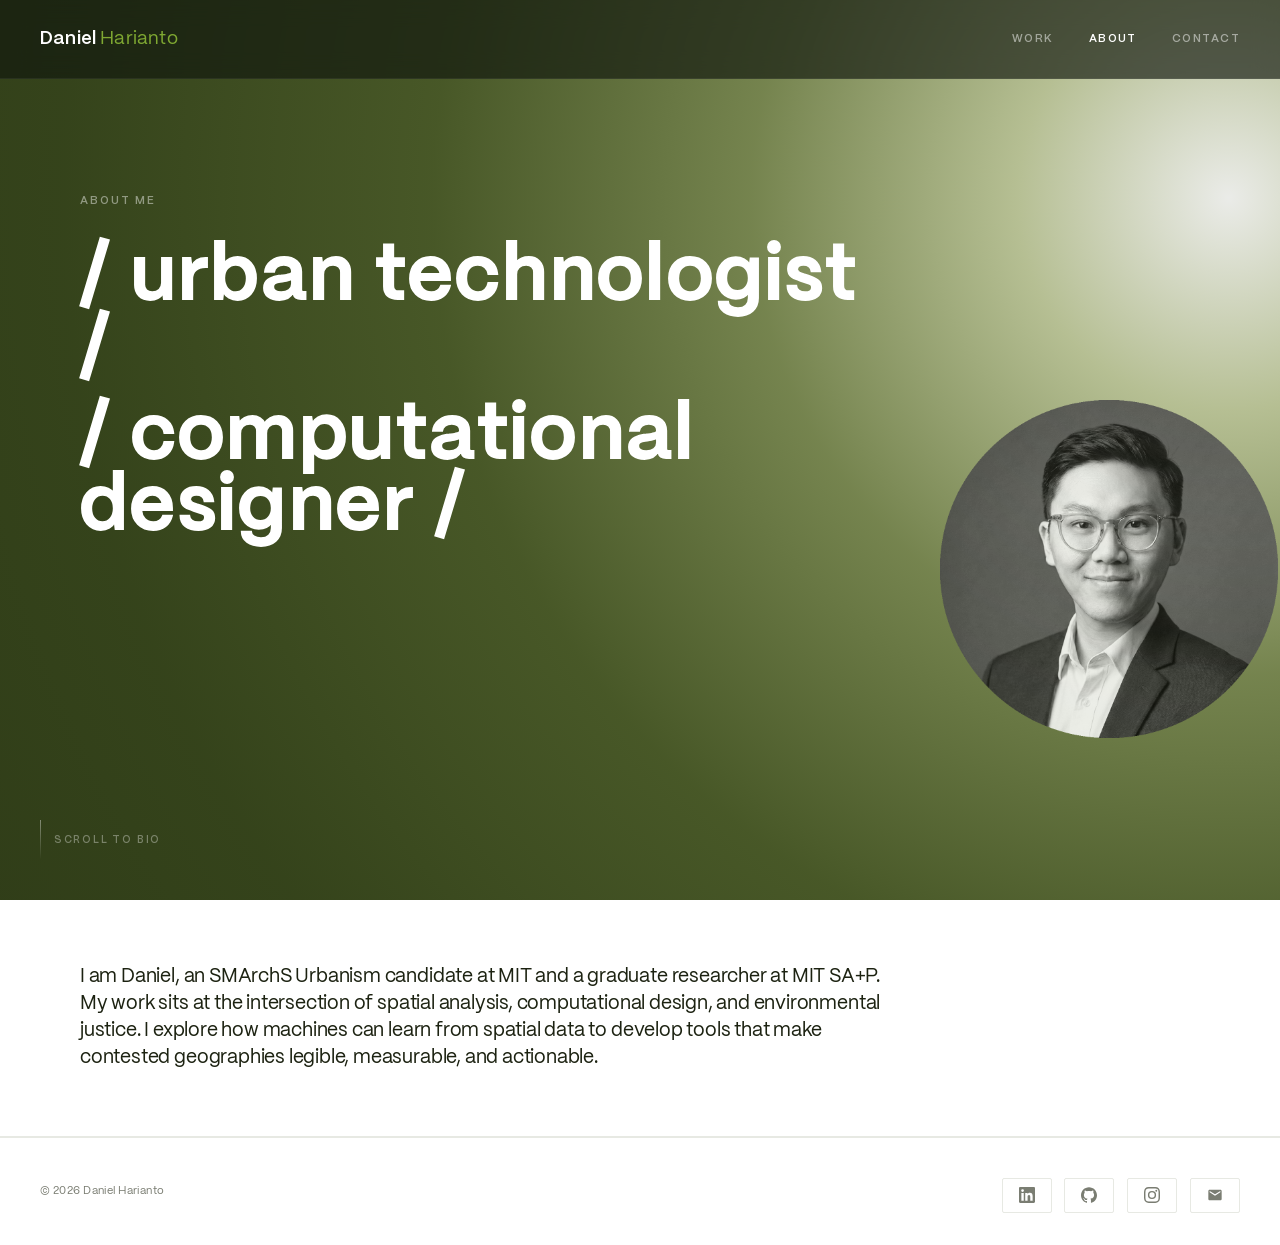
==== about.html @ 3625c50b "update bio" ====
<!DOCTYPE html>
<html lang="en">
<head>
  <meta charset="UTF-8" />
  <meta name="viewport" content="width=device-width, initial-scale=1.0" />
  <link rel="icon" type="image/png" href="Image/logo.png" /> 
  <title>Daniel Harianto</title>

  <link rel="preconnect" href="https://fonts.googleapis.com" />
  <link rel="preconnect" href="https://fonts.gstatic.com" crossorigin />
  <link href="https://fonts.googleapis.com/css2?family=Fraunces:ital,opsz,wght@0,9..144,400;0,9..144,500;0,9..144,700;1,9..144,400;1,9..144,500&family=Epilogue:wght@400;500&display=swap" rel="stylesheet" />

  <link rel="stylesheet" href="style.css" />
</head>
<body>

  <!-- ── HEADER ── -->
  <header>
    <a href="index.html" class="logo">Daniel <span>Harianto</span></a>
    <button id="menu-toggle" aria-label="Menu">☰</button>
    <nav>
      <a href="index.html">Work</a>
      <a href="about.html" class="nav-active">About</a>
      <a href="mailto:djansenh@mit.edu">Contact</a>
    </nav>


  </header>

  <!-- ── ABOUT HERO ── -->
   
  <div class="hero-wrap about-hero-wrap">
    <section class="hero about-hero">
      <div class="hero-headline">
        <p class="hero-intro">About me</p>
        <h1>
          <span>/ urban</em></span>
          <span> technologist /</span>
        </h1>
        <h1>
          <span>/ computational</em></span>
          <span>designer /</span>
        </h1>
      </div>
      <div class="about-hero-photo-wrap">
        <img src="Image/Profile_BW.png" alt="Daniel Harianto" class="about-hero-photo" />
        <!-- placeholder if no photo yet: -->
        <!-- <div class="about-hero-photo-placeholder">DJH</div> -->
      </div>
    </div>
    </section>
    <div class="hero-scroll">Scroll to bio</div>
  </div>


 <!-- ── SHORT DESCRIPTION ── -->
  <div class="about-desc-strip">
    <div class="about-desc-inner">
      <p class="about-desc-text">
        I am Daniel, an SMArchS Urbanism candidate at MIT and a graduate researcher at MIT SA+P.
        My work sits at the intersection of spatial analysis, computational design, 
        and environmental justice. I explore how machines can learn from spatial data 
        to develop tools that make contested geographies legible, measurable, and actionable.
      </p>

    </div>
  </div>


  <!-- ── FOOTER ── -->
  <footer>
    <span>© 2026 Daniel Harianto</span>
    

    <!-- Social links -->
          <span>
        <div class="about-socials">
          <a href="https://linkedin.com/in/daniel-j-harianto" class="social-link" target="_blank">
            <svg width="16" height="16" viewBox="0 0 24 24" fill="currentColor">
              <path d="M20.447 20.452h-3.554v-5.569c0-1.328-.027-3.037-1.852-3.037-1.853 0-2.136 1.445-2.136 2.939v5.667H9.351V9h3.414v1.561h.046c.477-.9 1.637-1.85 3.37-1.85 3.601 0 4.267 2.37 4.267 5.455v6.286zM5.337 7.433a2.062 2.062 0 0 1-2.063-2.065 2.064 2.064 0 1 1 2.063 2.065zm1.782 13.019H3.555V9h3.564v11.452zM22.225 0H1.771C.792 0 0 .774 0 1.729v20.542C0 23.227.792 24 1.771 24h20.451C23.2 24 24 23.227 24 22.271V1.729C24 .774 23.2 0 22.222 0h.003z"/>
            </svg>
            
          </a>
          <a href="https://github.com/danieljharianto" class="social-link" target="_blank">
            <svg width="16" height="16" viewBox="0 0 24 24" fill="currentColor">
              <path d="M12 .297c-6.63 0-12 5.373-12 12 0 5.303 3.438 9.8 8.205 11.385.6.113.82-.258.82-.577 0-.285-.01-1.04-.015-2.04-3.338.724-4.042-1.61-4.042-1.61C4.422 18.07 3.633 17.7 3.633 17.7c-1.087-.744.084-.729.084-.729 1.205.084 1.838 1.236 1.838 1.236 1.07 1.835 2.809 1.305 3.495.998.108-.776.417-1.305.76-1.605-2.665-.3-5.466-1.332-5.466-5.93 0-1.31.465-2.38 1.235-3.22-.135-.303-.54-1.523.105-3.176 0 0 1.005-.322 3.3 1.23.96-.267 1.98-.399 3-.405 1.02.006 2.04.138 3 .405 2.28-1.552 3.285-1.23 3.285-1.23.645 1.653.24 2.873.12 3.176.765.84 1.23 1.91 1.23 3.22 0 4.61-2.805 5.625-5.475 5.92.42.36.81 1.096.81 2.22 0 1.606-.015 2.896-.015 3.286 0 .315.21.69.825.57C20.565 22.092 24 17.592 24 12.297c0-6.627-5.373-12-12-12"/>
            </svg>
  
          </a>
          <a href="https://instagram.com/danielharianto_" class="social-link" target="_blank">
            <svg width="16" height="16" viewBox="0 0 24 24" fill="currentColor">
              <path d="M12 2.163c3.204 0 3.584.012 4.85.07 3.252.148 4.771 1.691 4.919 4.919.058 1.265.069 1.645.069 4.849 0 3.205-.012 3.584-.069 4.849-.149 3.225-1.664 4.771-4.919 4.919-1.266.058-1.644.07-4.85.07-3.204 0-3.584-.012-4.849-.07-3.26-.149-4.771-1.699-4.919-4.92-.058-1.265-.07-1.644-.07-4.849 0-3.204.013-3.583.07-4.849.149-3.227 1.664-4.771 4.919-4.919 1.266-.057 1.645-.069 4.849-.069zM12 0C8.741 0 8.333.014 7.053.072 2.695.272.273 2.69.073 7.052.014 8.333 0 8.741 0 12c0 3.259.014 3.668.072 4.948.2 4.358 2.618 6.78 6.98 6.98C8.333 23.986 8.741 24 12 24c3.259 0 3.668-.014 4.948-.072 4.354-.2 6.782-2.618 6.979-6.98.059-1.28.073-1.689.073-4.948 0-3.259-.014-3.667-.072-4.947-.196-4.354-2.617-6.78-6.979-6.98C15.668.014 15.259 0 12 0zm0 5.838a6.162 6.162 0 1 0 0 12.324 6.162 6.162 0 0 0 0-12.324zM12 16a4 4 0 1 1 0-8 4 4 0 0 1 0 8zm6.406-11.845a1.44 1.44 0 1 0 0 2.881 1.44 1.44 0 0 0 0-2.881z"/>
            </svg>
            
          </a>
          <a href="mailto:djansenh@mit.edu" class="social-link">
            <svg width="16" height="16" viewBox="0 0 24 24" fill="currentColor">
              <path d="M20 4H4c-1.1 0-2 .9-2 2v12c0 1.1.9 2 2 2h16c1.1 0 2-.9 2-2V6c0-1.1-.9-2-2-2zm0 4-8 5-8-5V6l8 5 8-5v2z"/>
            </svg>
            
          </a>
        </div>
      </span>
  </footer>

  <!-- mobile nav toggle script -->
  <script>
    const menuToggle = document.getElementById('menu-toggle');
    const navElem = document.querySelector('nav');
    if (menuToggle && navElem) {
      menuToggle.addEventListener('click', () => {
        navElem.classList.toggle('open');
      });
    }
  </script>
</body>
</html>
---- style.css ----
/* ── PP Font-face blocks ─────────────────────────────────────────────
  Uncomment once PP Pangaia / PP Mori WOFF2 files are hosted locally. */

  /* @font-face {
    font-family: 'PP Pangaia';
    src: url('/fonts/PPPangaia-Bold.woff2') format('woff2');
    font-weight: 700; font-style: normal; font-display: swap;
  }
  @font-face {
    font-family: 'PP Pangaia';
    src: url('/fonts/PPPangaia-Regular.woff2') format('woff2');
    font-weight: 400; font-style: normal; font-display: swap;
  } */
  @font-face {
    font-family: 'PP Mori';
    src: url('/fonts/PPMori-Regular.woff2') format('woff2');
    font-weight: 400; font-style: normal; font-display: swap;
  }
  @font-face {
    font-family: 'PP Mori';
    src: url('/fonts/PPMori-SemiBold.woff2') format('woff2');
    font-weight: 500; font-style: normal; font-display: swap;
  }
  /* ──────────────────────────────────────────────────────────────────── */

/* ─────────────────────────────────────────
   RESET & TOKENS
───────────────────────────────────────── */
*, *::before, *::after {
  box-sizing: border-box;
  margin: 0;
  padding: 0;
}

:root {
  --font-display: 'PP Mori', 'Fraunces', Georgia, serif;
  --font-body:    'PP Mori', 'Epilogue', system-ui, sans-serif;

  --green         : #3d4e1f; 
  --green-deep    : #2c3816; 
  --green-accent  : #7fa832; 
  --white         : #ffffff; 
  --bg            : #ffffff; 
  --bg2           : #f5f4f0; 
  --ink           : #1c2211; 
  --muted         : #7a7d72; 
  --light-grey    : #b0b0b0; 
  --border        : rgba(60, 78, 31, 0.12);

  /* --green:        #6b7a3a;
  --green-deep:   #4a5528;
  --green-accent: #c2d66b;

  --white:        #fdfcf8;
  --bg:           #fdfcf8;
  --bg2:          #f3f1e8;

  --ink:          #2a2e1d;
  --muted:        #8c8f7a;
  --light-grey:   #d0d0c8;

  --border:       rgba(107, 122, 58, 0.16); */
}

html { scroll-behavior: smooth; }

body {
  background: var(--bg);
  color: var(--ink);
  font-family: var(--font-body);
  font-size: 13px;
  font-weight: 400;
  line-height: 1.65;
  min-height: 100vh;
}

/* ─────────────────────────────────────────
   HEADER
───────────────────────────────────────── */
header {
  position: fixed;
  top: 0; left: 0; right: 0;
  z-index: 100;
  display: flex;
  justify-content: space-between;
  align-items: center;
  padding: 1.5rem 2.5rem;
  background: rgba(18, 24, 15, 0.658);
  backdrop-filter: blur(12px);
  -webkit-backdrop-filter: blur(12px);
  border-bottom: 1px solid rgba(255, 255, 255, 0.06);
}

/* mobile menu toggle button (hidden by default) */
#menu-toggle {
  display: none;
  background: none;
  border: none;
  color: var(--white);
  font-size: 1.5rem;
  cursor: pointer;
}

.logo {
  font-family: var(--font-display);
  font-size: 1.15rem;
  font-weight: 500;
  color: var(--white);
  letter-spacing: 0.01em;
}

.logo span {
  color: var(--green-accent);
  font-weight: 400;
}

nav {
  display: flex;
  gap: 2.2rem;
  align-items: center;
}

nav a {
  text-decoration: none;
  color: rgba(255, 255, 255, 0.5);
  font-family: var(--font-body);
  font-size: 11px;
  font-weight: 500;
  letter-spacing: 0.13em;
  text-transform: uppercase;
  transition: color 0.2s;
}

nav a:hover { color: var(--white); }

/* ─────────────────────────────────────────
   HERO
   circle + vmin = perfectly round glow at any viewport size
───────────────────────────────────────── */
.hero-wrap {
  background:
    radial-gradient(circle 295vmin at calc(100% - 4vw) 22%,
      rgba(255, 255, 255, 0.90)  0%,
      rgba(240, 248, 200, 0.70)  8%,
      rgba(210, 228, 150, 0.44) 18%,
      rgba(170, 200, 100, 0.22) 30%,
      rgba(130, 165,  70, 0.10) 44%,
      rgba( 80, 110,  40, 0.03) 60%,
      transparent               78%),
    var(--green-deep);
  min-height: 100vh;
  position: relative;
  overflow: hidden;
}

.hero {
  position: relative;
  z-index: 2;
  padding: 12rem 2.5rem 5rem;
  max-width: 1200px;
  margin: 0 auto;
  display: grid;
  grid-template-columns: 1fr 260px;
  gap: 0;
  align-items: start;
}

.hero-headline {
  padding-right: 2rem;
}

.hero-intro {
  font-family: var(--font-body);
  font-size: 11px;
  font-weight: 500;
  letter-spacing: 0.18em;
  text-transform: uppercase;
  color: rgba(255, 255, 255, 0.45);
  margin-bottom: 2rem;
}

.hero h1 {
  font-family: var(--font-display);
  font-size: clamp(2.5rem, 6vw, 9rem);
  font-weight: 700;
  line-height: 0.93;
  letter-spacing: 0.03em;
  color: var(--white);
  padding-bottom: 1rem;
  -webkit-text-stroke: 1.9px var(--white)
}

.hero-right {
  display: flex;
  flex-direction: column;
  justify-content: space-between;
  padding-top: 12.5rem;
  min-height: 60vh;
}

.hero-tags {
  display: flex;
  flex-direction: column;
  align-items: flex-end;
  gap: 0.2rem;
  margin-bottom: auto;
}

.hero-tag {
  font-family: var(--font-body);
  font-size: 13px;
  font-weight: 500;
  color: var(--green-accent);
  letter-spacing: 0.01em;
}

.hero-name {
  font-family: var(--font-body);
  font-size: 14px;
  font-weight: 500;
  color: var(--green-accent);
  text-align: right;
  letter-spacing: 0.02em;
  margin-top: auto;
  padding-bottom: 0.5rem;
}

.hero-scroll {
  position: absolute;
  bottom: 2.5rem;
  left: 2.5rem;
  z-index: 2;
  display: flex;
  align-items: center;
  gap: 0.8rem;
  font-family: var(--font-body);
  font-size: 10px;
  font-weight: 500;
  letter-spacing: 0.18em;
  text-transform: uppercase;
  color: rgba(255, 255, 255, 0.35);
}

.hero-scroll::before {
  content: '';
  display: block;
  width: 1px;
  height: 40px;
  background: linear-gradient(to bottom, rgba(255, 255, 255, 0.4), transparent);
}

/* ─────────────────────────────────────────
   SECTION HEADER
───────────────────────────────────────── */
.section-header {
  display: flex;
  justify-content: space-between;
  align-items: baseline;
  padding: 2rem 2.5rem 1rem;
  max-width: 1200px;
  margin: 0 auto;
  border-bottom: 1px solid var(--border);
}

.section-title {
  font-family: var(--font-display);
  font-size: 1.5rem;
  font-weight: 500;
  letter-spacing: -0.01em;
  color: var(--ink);
}

.section-count {
  font-family: var(--font-body);
  font-size: 10px;
  font-weight: 500;
  letter-spacing: 0.16em;
  text-transform: uppercase;
  color: var(--muted);
}

/* ─────────────────────────────────────────
   PROJECT LIST
───────────────────────────────────────── */
.projects {
  margin: 0;
  padding: 0;
  display: flex;
  flex-direction: column;
}

.project-card {
  display: grid;
  grid-template-columns: 25% 1fr;
  min-height: 32vh;
  cursor: pointer;
  border-bottom: 1px solid var(--border);
  overflow: hidden;
  background: var(--white);
  transition: background 0.28s ease;
}

.project-card:hover {
  background: var(--bg2);
}

.project-card:hover .project-img {
  transform: scale(1.025);
}

.project-card:hover .project-card-title { color: var(--green-accent); }

.project-card-left {
  padding: 3rem 2.5rem;
  display: flex;
  flex-direction: column;
  justify-content: flex-start;
  border-right: 1px solid var(--border);
}

.project-card-title {
  font-family: var(--font-display);
  font-size: 1.3rem;
  font-weight: 700;
  letter-spacing: -0.01em;
  color: var(--ink);
  margin-bottom: 0.75rem;
  transition: color 0.28s;
}

.project-card-title em {
  font-style: italic;
  font-weight: 400;
  color: var(--muted);
}

.project-card-desc {
  font-family: var(--font-body);
  font-size: 12.5px;
  color: var(--muted);
  line-height: 1.75;
}

.project-card-right {
  overflow: hidden;
  position: relative;
}

.project-img {
  width: 100%;
  height: 100%;
  object-fit: cover;
  display: block;
  transition: transform 0.5s ease;
}

.project-img-placeholder {
  width: 100%;
  height: 100%;
  display: flex;
  align-items: center;
  justify-content: center;
  font-family: var(--font-body);
  font-size: 10px;
  font-weight: 500;
  letter-spacing: 0.18em;
  text-transform: uppercase;
  color: rgba(255, 255, 255, 0.45);
}

.tag {
  font-family: var(--font-body);
  font-size: 9px;
  font-weight: 500;
  letter-spacing: 0.14em;
  text-transform: uppercase;
  padding: 0.25rem 0.65rem;
  border: 1px solid var(--border);
  color: var(--muted);
  border-radius: 2px;
}

/* ─────────────────────────────────────────
   CTA BAND
───────────────────────────────────────── */
.cta-band {
  background:
    radial-gradient(circle 125vmin at calc(100% - 4vw) 50%,
      rgba(255, 255, 255, 0.14)  0%,
      rgba(255, 255, 255, 0.08) 25%,
      rgba(255, 255, 255, 0.03) 50%,
      transparent               70%),
    linear-gradient(120deg, var(--green-deep) 0%, var(--green) 100%);
  padding: 5rem 2.5rem;
  display: flex;
  justify-content: space-between;
  align-items: center;
  gap: 2rem;
}

.cta-text {
  font-family: var(--font-display);
  font-size: clamp(2rem, 4vw, 3.5rem);
  font-weight: 500;
  color: var(--white);
  letter-spacing: -0.025em;
  line-height: 1.06;
}

.cta-text em {
  font-style: italic;
  font-weight: 400;
  color: var(--green-accent);
}

.cta-link {
  flex-shrink: 0;
  display: inline-flex;
  align-items: center;
  gap: 0.7rem;
  font-family: var(--font-body);
  font-size: 11px;
  font-weight: 500;
  letter-spacing: 0.16em;
  text-transform: uppercase;
  color: var(--green-);
  background: var(--white);
  padding: 1rem 2.2rem;
  text-decoration: none;
  transition: background 0.2s, color 0.2s;
}

.cta-link:hover {
  background: var(--green-accent);
  color: var(--white);
}

/* ─────────────────────────────────────────
   FOOTER
───────────────────────────────────────── */
footer {
  background: var(--white);
  border-top: 1px solid var(--border);
  padding: 2rem 2.5rem;
  display: flex;
  justify-content: space-between;
  align-items: center;
  font-family: var(--font-body);
  font-weight: 400;
  color: var(--muted);
  font-size: 11px;
  letter-spacing: 0.04em;
}

/* ─────────────────────────────────────────
   MODAL
───────────────────────────────────────── */
.modal-backdrop {
  position: fixed;
  inset: 0;
  background: rgba(12, 17, 6, 0.92);
  z-index: 200;
  display: flex;
  align-items: center;
  justify-content: center;
  padding: 2rem;
  opacity: 0;
  pointer-events: none;
  transition: opacity 0.3s ease;
}

.modal-backdrop.open {
  opacity: 1;
  pointer-events: all;
}

.modal {
  background: var(--white);
  max-width: 800px;
  width: 100%;
  max-height: 90vh;
  overflow-y: auto;
  position: relative;
  transform: translateY(28px);
  transition: transform 0.32s cubic-bezier(0.4, 0, 0.2, 1);
}

.modal-backdrop.open .modal { transform: translateY(0); }

.modal-header-bar {
  background:
    radial-gradient(circle 800px at calc(100% - 40px) 50%,
      rgba(255, 255, 255, 0.1) 0%,
      transparent 65%),
    linear-gradient(120deg, var(#4a5e28 0%,) 0%, var(--green) 100%);
  padding: 1.2rem 2rem;
  display: flex;
  justify-content: space-between;
  align-items: center;
}

.modal-header-label {
  font-family: var(--font-body);
  font-size: 10px;
  font-weight: 500;
  letter-spacing: 0.2em;
  text-transform: uppercase;
  color: rgba(255, 255, 255, 0.5);
}

.modal-close {
  background: none;
  border: none;
  cursor: pointer;
  color: rgba(255, 255, 255, 0.55);
  font-family: var(--font-body);
  font-size: 11px;
  font-weight: 500;
  letter-spacing: 0.1em;
  display: flex;
  align-items: center;
  gap: 0.4rem;
  transition: color 0.2s;
}

.modal-close:hover { color: var(--white); }

.modal-img {
  width: 100%;
  aspect-ratio: 16 / 8;
  object-fit: cover;
  display: block;
}

.modal-img-placeholder {
  width: 100%;
  aspect-ratio: 16 / 8;
  display: flex;
  align-items: center;
  justify-content: center;
  font-family: var(--font-body);
  font-size: 10px;
  font-weight: 500;
  letter-spacing: 0.18em;
  text-transform: uppercase;
  color: rgba(255, 255, 255, 0.45);
}

.modal-body { padding: 2.5rem; }

.modal-meta {
  display: flex;
  gap: 0.5rem;
  flex-wrap: wrap;
  margin-bottom: 1.4rem;
}

.modal-title {
  font-family: var(--font-display);
  font-size: clamp(2rem, 4.5vw, 3.2rem);
  font-weight: 500;
  line-height: 1.04;
  letter-spacing: -0.025em;
  margin-bottom: 1.4rem;
  color: var(--ink);
}

.modal-title em {
  font-style: italic;
  font-weight: 400;
  color: var(--green);
}

.modal-text {
  font-family: var(--font-body);
  font-weight: 400;
  color: var(--muted);
  line-height: 1.9;
  margin-bottom: 2rem;
  font-size: 13px;
}

.modal-details {
  border-top: 1px solid var(--border);
  padding-top: 1.5rem;
  display: grid;
  grid-template-columns: repeat(3, 1fr);
  gap: 1.5rem;
  margin-bottom: 2rem;
}

.detail-label {
  font-family: var(--font-body);
  font-size: 9px;
  font-weight: 500;
  letter-spacing: 0.2em;
  text-transform: uppercase;
  color: var(--muted);
  margin-bottom: 0.3rem;
}

.detail-value {
  font-family: var(--font-display);
  font-size: 1.05rem;
  font-weight: 500;
  color: var(--ink);
}

.modal-link {
  display: inline-flex;
  align-items: center;
  gap: 0.7rem;
  font-family: var(--font-body);
  font-size: 11px;
  font-weight: 500;
  letter-spacing: 0.16em;
  text-transform: uppercase;
  color: var(--white);
  background: var(--green);
  padding: 0.9rem 2rem;
  text-decoration: none;
  transition: background 0.2s;
}

.modal-link:hover { background: var(--ink); }

/* ─────────────────────────────────────────
   ANIMATIONS
───────────────────────────────────────── */
@keyframes fadeUp {
  from { opacity: 0; transform: translateY(20px); }
  to   { opacity: 1; transform: translateY(0); }
}

.hero-headline { animation: fadeUp 1s ease both 0.1s; }
.hero-right    { animation: fadeUp 1s ease both 0.3s; }

.project-card                  { animation: fadeUp 0.6s ease both; }
.project-card:nth-child(1)     { animation-delay: 0.05s; }
.project-card:nth-child(2)     { animation-delay: 0.15s; }
.project-card:nth-child(3)     { animation-delay: 0.25s; }
.project-card:nth-child(4)     { animation-delay: 0.35s; }
.project-card:nth-child(5)     { animation-delay: 0.45s; }
.project-card:nth-child(6)     { animation-delay: 0.55s; }

/* ─────────────────────────────────────────
   SCROLLBAR
───────────────────────────────────────── */
::-webkit-scrollbar             { width: 4px; }
::-webkit-scrollbar-track       { background: var(--bg); }
::-webkit-scrollbar-thumb       { background: var(--green); border-radius: 2px; }

/* ─────────────────────────────────────────
   RESPONSIVE
───────────────────────────────────────── */
@media (max-width: 860px) {
  .hero {
    grid-template-columns: 1fr;
    padding: 10rem 1.5rem 5rem;
  }
  .hero-right {
    flex-direction: row;
    justify-content: space-between;
    align-items: flex-end;
    padding-top: 2rem;
    min-height: unset;
    border-top: 1px solid rgba(255, 255, 255, 0.1);
  }
  .hero-tags { align-items: flex-start; }
}

@media (max-width: 600px) {
  header                          { padding: 1rem 1.2rem; }
  /* hide nav by default and make toggle visible */
  nav                              { display: none; position: absolute; top: 100%; right: 1.2rem; background: var(--white);
                                     flex-direction: column; gap: 1rem; padding: 1rem;
                                     border: 1px solid var(--border); border-radius: 4px; }
  nav.open                         { display: flex; }
  #menu-toggle                     { display: block; }

  .section-header                 { padding-left: 1.2rem; padding-right: 1.2rem; }
  .project-card                   { grid-template-columns: 1fr; min-height: unset; }
  .project-card-left              { border-right: none; border-bottom: 1px solid var(--border); padding: 2rem 1.2rem; }
  .project-card-right             { min-height: 45vw; }
  .modal-body                     { padding: 1.5rem; }
  .modal-details                  { grid-template-columns: 1fr 1fr; }
  .cta-band                       { flex-direction: column; align-items: flex-start; padding: 3rem 1.5rem; }
}



/* ─────────────────────────────────────────
   ABOUT SECTION
───────────────────────────────────────── */
.about-section {
  background: var(--white);
  border-top: 1px solid var(--border);
}

.about-inner {
  max-width: 1200px;
  margin: 0 auto;
  padding: 6rem 2.5rem;
  display: grid;
  grid-template-columns: 320px 1fr;
  gap: 5rem;
  align-items: start;
}

/* ── Profile photo ── */
.about-photo-wrap {
  position: sticky;
  top: 7rem;
}

.about-photo {
  width: 100%;
  aspect-ratio: 3 / 4;
  object-fit: cover;
  object-position: top;
  display: block;
  filter: grayscale(15%);
}

.about-photo-placeholder {
  width: 100%;
  aspect-ratio: 3 / 4;
  background: linear-gradient(145deg, var(--green-deep), var(--green));
  display: flex;
  align-items: center;
  justify-content: center;
  font-family: var(--font-display);
  font-size: 3rem;
  font-weight: 500;
  color: rgba(255,255,255,0.4);
  letter-spacing: 0.1em;
}

/* ── Text column ── */
.section-label {
  font-family: var(--font-body);
  font-size: 10px;
  font-weight: 500;
  letter-spacing: 0.2em;
  text-transform: uppercase;
  color: var(--green-accent);
  margin-bottom: 1.8rem;
  display: flex;
  align-items: center;
  gap: 0.8rem;
}

.section-label::before {
  content: '';
  display: inline-block;
  width: 24px;
  height: 1px;
  background: var(--green-accent);
  flex-shrink: 0;
}

.about-bio {
  font-family: var(--font-body);
  font-weight: 400;
  font-size: 14px;
  color: var(--muted);
  line-height: 1.85;
  margin-bottom: 1.4rem;
}

.about-details {
  display: flex;
  gap: 2.5rem;
  flex-wrap: wrap;
  padding: 1.8rem 0;
  border-top: 1px solid var(--border);
  border-bottom: 1px solid var(--border);
  margin-bottom: 2rem;
}

.about-detail-item {
  display: flex;
  flex-direction: column;
  gap: 0.3rem;
}

/* ── Social links ── */
.about-socials {
  display: flex;
  flex-wrap: wrap;
  gap: 0.8rem;
  margin-top: 0.5rem;
}

.social-link {
  display: inline-flex;
  align-items: center;
  gap: 0.5rem;
  font-family: var(--font-body);
  font-size: 11px;
  font-weight: 500;
  letter-spacing: 0.1em;
  text-transform: uppercase;
  text-decoration: none;
  color: var(--muted);
  border: 1px solid var(--border);
  padding: 0.55rem 1rem;
  border-radius: 2px;
  transition: background 0.2s, color 0.2s, border-color 0.2s;
}

.social-link:hover {
  background: var(--green);
  color: var(--white);
  border-color: var(--green);
}

.social-link svg {
  flex-shrink: 0;
}

/* ── Nav active state ── */
nav a.nav-active { color: var(--white); }

/* ── Responsive ── */
@media (max-width: 860px) {
  .about-inner {
    grid-template-columns: 1fr;
    gap: 3rem;
    padding: 4rem 1.5rem;
  }
  .about-photo-wrap {
    position: static;
    max-width: 280px;
  }
  .about-photo { aspect-ratio: 1 / 1; }
}


/* ─────────────────────────────────────────
   ABOUT HERO PHOTO
───────────────────────────────────────── */
.about-hero-photo-wrap {
  width: 130%;
  padding-top: 12.5rem;
}

.about-hero-photo {
  width: 100%;
  height: 100%;
  object-fit: cover;
  object-position: top;
  display: block;
  filter: grayscale(10%);
  /* subtle green tint to blend with hero */
  mix-blend-mode: luminosity;
  opacity: 0.88;
}

.about-hero-photo-placeholder {
  width: 100%;
  height: 110%;
  background: rgba(255,255,255,0.08);
  border: 1px solid rgba(255,255,255,0.12);
  display: flex;
  align-items: center;
  justify-content: center;
  font-family: var(--font-display);
  font-size: 3rem;
  font-weight: 500;
  color: rgba(255,255,255,0.25);
  letter-spacing: 0.1em;
}

@media (max-width: 860px) {
  .about-hero-photo-wrap { padding-top: 2rem; }
  .about-hero-photo { aspect-ratio: 1 / 1; max-width: 200px; }
}


/* ─────────────────────────────────────────
   ABOUT DESCRIPTION STRIP
───────────────────────────────────────── */
.about-desc-strip {
  background: var(--white);
  border-bottom: 1px solid var(--border);
}

.about-desc-inner {
  max-width: 1200px;
  margin: 0 auto;
  padding: 4rem 2.5rem;
  display: grid;
  grid-template-columns: 1fr 240px;
  gap: 4rem;
  align-items: center;
}

.about-desc-text {
  font-family: var(--font-body);
  font-size: clamp(1rem, 2vw, 1.2rem);
  font-weight: 400;
  line-height: 1.4;
  letter-spacing: -0.01em;
  color: var(--ink);
}


a.logo {
  text-decoration: none;
}
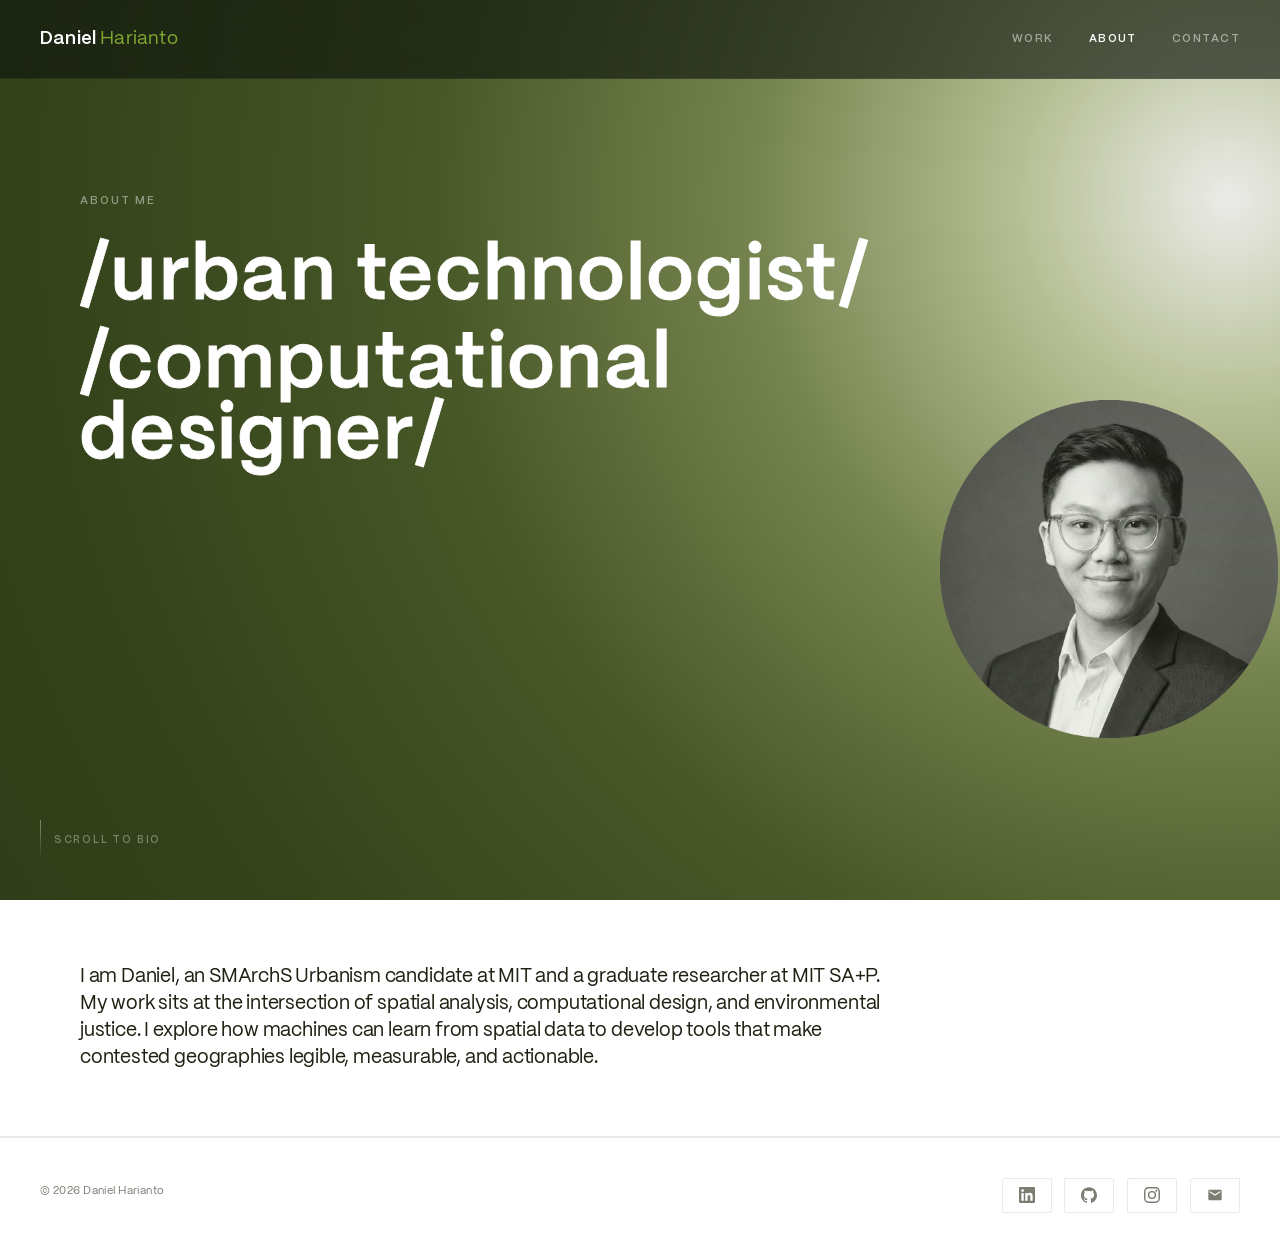
==== commit c4321d64: "update details" ====
--- a/about.html
+++ b/about.html
@@ -34,12 +34,12 @@
       <div class="hero-headline">
         <p class="hero-intro">About me</p>
         <h1>
-          <span>/ urban</em></span>
-          <span> technologist /</span>
+          <span>/urban</em></span>
+          <span> technologist/</span>
         </h1>
         <h1>
-          <span>/ computational</em></span>
-          <span>designer /</span>
+          <span>/computational</em></span>
+          <span>designer/</span>
         </h1>
       </div>
       <div class="about-hero-photo-wrap">
--- a/style.css
+++ b/style.css
@@ -188,7 +188,7 @@
   letter-spacing: 0.03em;
   color: var(--white);
   padding-bottom: 1rem;
-  -webkit-text-stroke: 1.9px var(--white)
+  -webkit-text-stroke: 0.8px var(--white)
 }
 
 .hero-right {
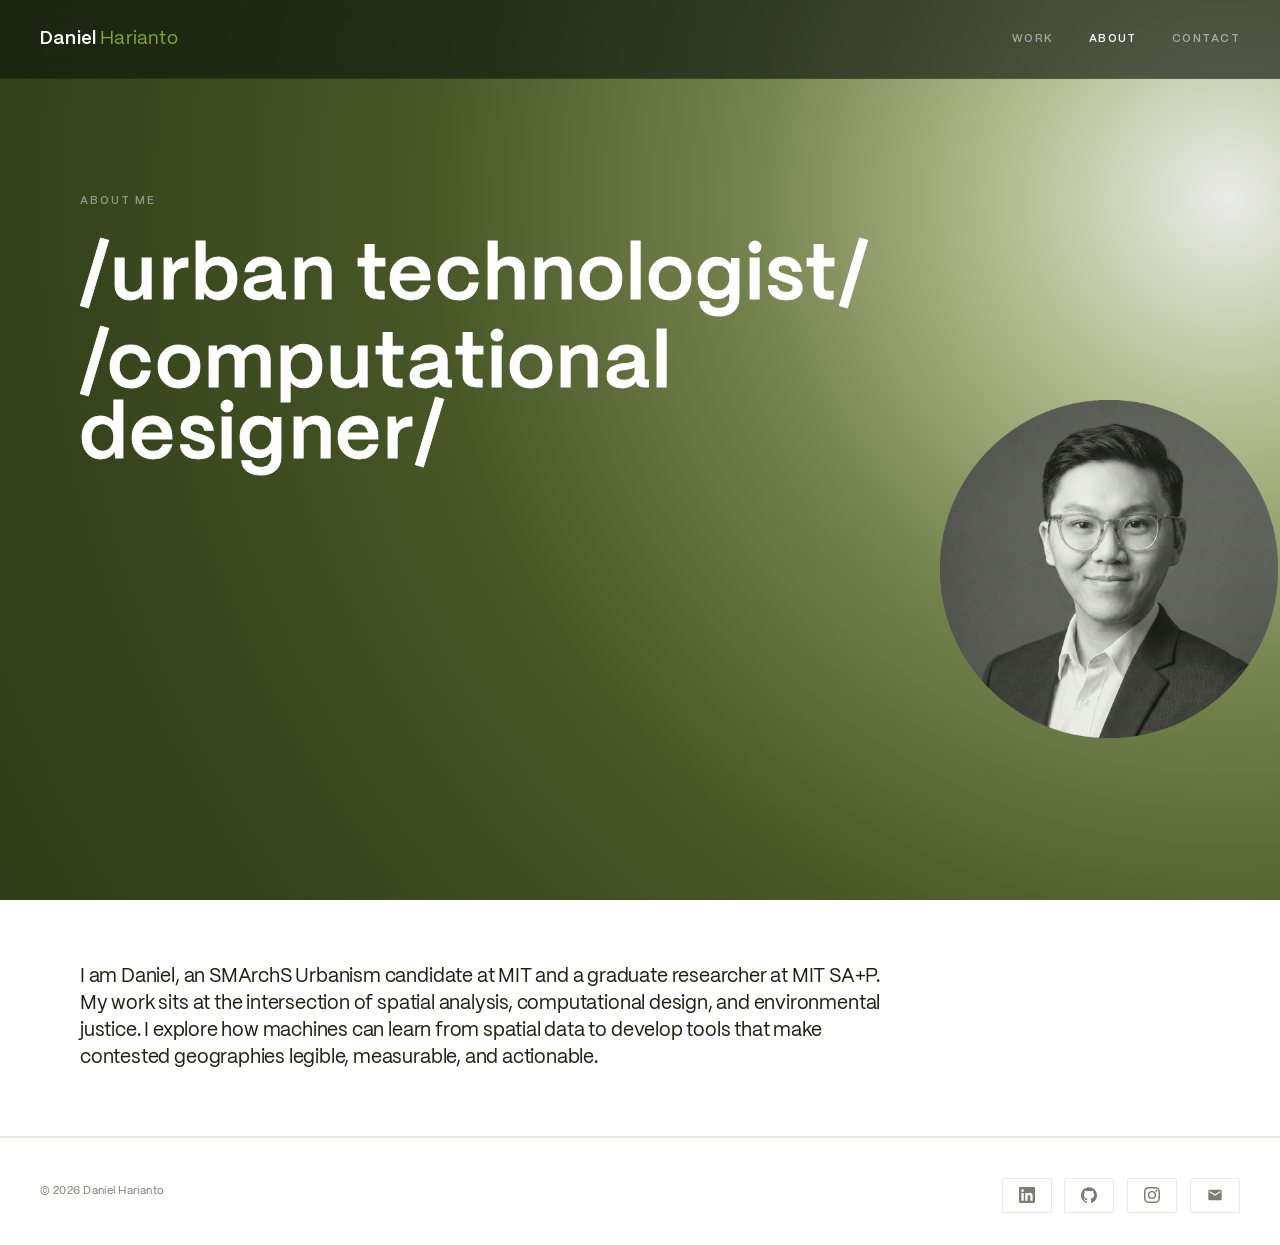
==== commit 8585d32c: "update" ====
--- a/about.html
+++ b/about.html
@@ -3,7 +3,7 @@
 <head>
   <meta charset="UTF-8" />
   <meta name="viewport" content="width=device-width, initial-scale=1.0" />
-  <link rel="icon" type="image/png" href="Image/logo.png" /> 
+  <link rel="icon" type="image/png" href="Image/Logo.png" /> 
   <title>Daniel Harianto</title>
 
   <link rel="preconnect" href="https://fonts.googleapis.com" />
@@ -49,7 +49,7 @@
       </div>
     </div>
     </section>
-    <div class="hero-scroll">Scroll to bio</div>
+
   </div>
 
 
--- a/style.css
+++ b/style.css
@@ -1,17 +1,5 @@
 
-  /* ── PP Font-face blocks ─────────────────────────────────────────────
-  Uncomment once PP Pangaia / PP Mori WOFF2 files are hosted locally. */
-
-  /* @font-face {
-    font-family: 'PP Pangaia';
-    src: url('/fonts/PPPangaia-Bold.woff2') format('woff2');
-    font-weight: 700; font-style: normal; font-display: swap;
-  }
-  @font-face {
-    font-family: 'PP Pangaia';
-    src: url('/fonts/PPPangaia-Regular.woff2') format('woff2');
-    font-weight: 400; font-style: normal; font-display: swap;
-  } */
+  /* ── PP Mori font-face ──────────────────────────────────────────────── */
   @font-face {
     font-family: 'PP Mori';
     src: url('/fonts/PPMori-Regular.woff2') format('woff2');
@@ -677,6 +665,8 @@
                                      flex-direction: column; gap: 1rem; padding: 1rem;
                                      border: 1px solid var(--border); border-radius: 4px; }
   nav.open                         { display: flex; }
+  nav a                            { color: var(--ink); }
+  nav a:hover                      { color: var(--green); }
   #menu-toggle                     { display: block; }
 
   .section-header                 { padding-left: 1.2rem; padding-right: 1.2rem; }
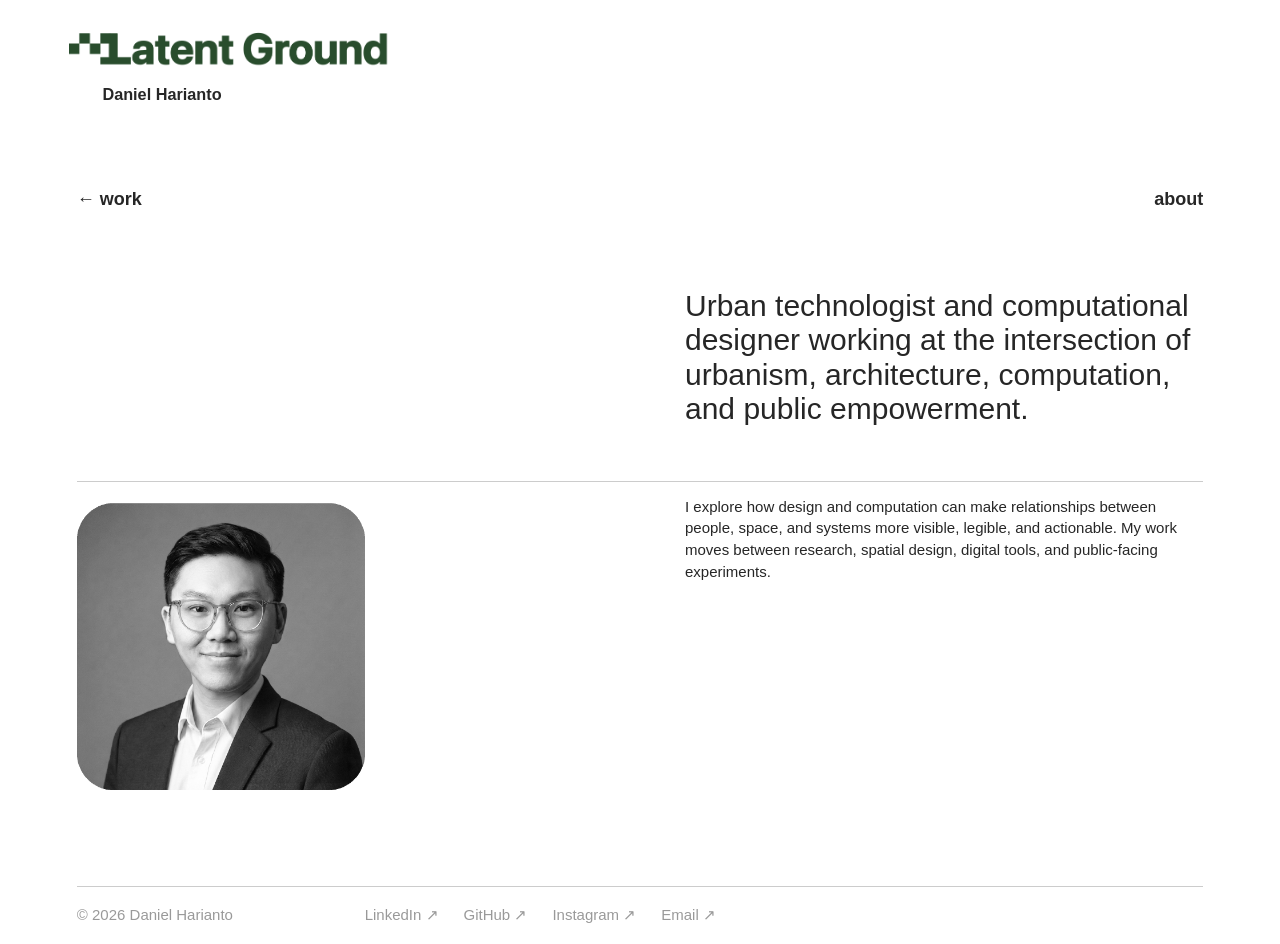
==== commit ca81a2aa: "update new format" ====
--- a/about.html
+++ b/about.html
@@ -3,115 +3,41 @@
 <head>
   <meta charset="UTF-8" />
   <meta name="viewport" content="width=device-width, initial-scale=1.0" />
-  <link rel="icon" type="image/png" href="Image/Logo.png" /> 
-  <title>Daniel Harianto</title>
-
-  <link rel="preconnect" href="https://fonts.googleapis.com" />
-  <link rel="preconnect" href="https://fonts.gstatic.com" crossorigin />
-  <link href="https://fonts.googleapis.com/css2?family=Fraunces:ital,opsz,wght@0,9..144,400;0,9..144,500;0,9..144,700;1,9..144,400;1,9..144,500&family=Epilogue:wght@400;500&display=swap" rel="stylesheet" />
-
-  <link rel="stylesheet" href="style.css" />
+  <meta name="description" content="About Daniel Harianto, an urban technologist and computational designer." />
+  <link rel="icon" type="image/png" href="Image/Logo.png" />
+  <title>About — Daniel Harianto</title>
+  <link rel="stylesheet" href="portfolio.css" />
+  <link rel="stylesheet" href="typography.css" />
 </head>
-<body>
-
-  <!-- ── HEADER ── -->
-  <header>
-    <a href="index.html" class="logo">Daniel <span>Harianto</span></a>
-    <button id="menu-toggle" aria-label="Menu">☰</button>
-    <nav>
-      <a href="index.html">Work</a>
-      <a href="about.html" class="nav-active">About</a>
-      <a href="mailto:djansenh@mit.edu">Contact</a>
-    </nav>
-
-
+<body class="about-page">
+  <a class="skip-link" href="#aboutContent">Skip to about</a>
+  <header class="site-header">
+    <a href="index.html" class="brand" aria-label="Latent Territories home"><img class="brand-image" src="Image/Logo_Main.png" alt="Latent Territories" /></a>
+    <p class="site-name">Daniel Harianto</p>
   </header>
-
-  <!-- ── ABOUT HERO ── -->
-   
-  <div class="hero-wrap about-hero-wrap">
-    <section class="hero about-hero">
-      <div class="hero-headline">
-        <p class="hero-intro">About me</p>
-        <h1>
-          <span>/urban</em></span>
-          <span> technologist/</span>
-        </h1>
-        <h1>
-          <span>/computational</em></span>
-          <span>designer/</span>
-        </h1>
+  <nav class="about-toolbar" aria-label="Page navigation">
+    <a href="index.html#work">← work</a>
+    <span>about</span>
+  </nav>
+  <main id="aboutContent" class="about-content">
+    <section class="about-intro">
+      <h1>Urban technologist and computational designer working at the intersection of urbanism, architecture, computation, and public empowerment.</h1>
+    </section>
+    <section class="about-grid">
+      <div class="about-photo-wrap"><img src="Image/Profile_BW.png" alt="Daniel Harianto" class="about-photo" /></div>
+      <div class="about-copy">
+        <p>I explore how design and computation can make relationships between people, space, and systems more visible, legible, and actionable. My work moves between research, spatial design, digital tools, and public-facing experiments.</p>
       </div>
-      <div class="about-hero-photo-wrap">
-        <img src="Image/Profile_BW.png" alt="Daniel Harianto" class="about-hero-photo" />
-        <!-- placeholder if no photo yet: -->
-        <!-- <div class="about-hero-photo-placeholder">DJH</div> -->
-      </div>
+    </section>
+  </main>
+  <footer class="site-footer">
+    <span>© 2026 Daniel Harianto</span>
+    <div class="footer-links">
+      <a href="https://linkedin.com/in/daniel-j-harianto" target="_blank" rel="noopener noreferrer">LinkedIn ↗</a>
+      <a href="https://github.com/danieljharianto" target="_blank" rel="noopener noreferrer">GitHub ↗</a>
+      <a href="https://instagram.com/danielharianto_" target="_blank" rel="noopener noreferrer">Instagram ↗</a>
+      <a href="mailto:djansenh@mit.edu">Email ↗</a>
     </div>
-    </section>
-
-  </div>
-
-
- <!-- ── SHORT DESCRIPTION ── -->
-  <div class="about-desc-strip">
-    <div class="about-desc-inner">
-      <p class="about-desc-text">
-        I am Daniel, an SMArchS Urbanism candidate at MIT and a graduate researcher at MIT SA+P.
-        My work sits at the intersection of spatial analysis, computational design, 
-        and environmental justice. I explore how machines can learn from spatial data 
-        to develop tools that make contested geographies legible, measurable, and actionable.
-      </p>
-
-    </div>
-  </div>
-
-
-  <!-- ── FOOTER ── -->
-  <footer>
-    <span>© 2026 Daniel Harianto</span>
-    
-
-    <!-- Social links -->
-          <span>
-        <div class="about-socials">
-          <a href="https://linkedin.com/in/daniel-j-harianto" class="social-link" target="_blank">
-            <svg width="16" height="16" viewBox="0 0 24 24" fill="currentColor">
-              <path d="M20.447 20.452h-3.554v-5.569c0-1.328-.027-3.037-1.852-3.037-1.853 0-2.136 1.445-2.136 2.939v5.667H9.351V9h3.414v1.561h.046c.477-.9 1.637-1.85 3.37-1.85 3.601 0 4.267 2.37 4.267 5.455v6.286zM5.337 7.433a2.062 2.062 0 0 1-2.063-2.065 2.064 2.064 0 1 1 2.063 2.065zm1.782 13.019H3.555V9h3.564v11.452zM22.225 0H1.771C.792 0 0 .774 0 1.729v20.542C0 23.227.792 24 1.771 24h20.451C23.2 24 24 23.227 24 22.271V1.729C24 .774 23.2 0 22.222 0h.003z"/>
-            </svg>
-            
-          </a>
-          <a href="https://github.com/danieljharianto" class="social-link" target="_blank">
-            <svg width="16" height="16" viewBox="0 0 24 24" fill="currentColor">
-              <path d="M12 .297c-6.63 0-12 5.373-12 12 0 5.303 3.438 9.8 8.205 11.385.6.113.82-.258.82-.577 0-.285-.01-1.04-.015-2.04-3.338.724-4.042-1.61-4.042-1.61C4.422 18.07 3.633 17.7 3.633 17.7c-1.087-.744.084-.729.084-.729 1.205.084 1.838 1.236 1.838 1.236 1.07 1.835 2.809 1.305 3.495.998.108-.776.417-1.305.76-1.605-2.665-.3-5.466-1.332-5.466-5.93 0-1.31.465-2.38 1.235-3.22-.135-.303-.54-1.523.105-3.176 0 0 1.005-.322 3.3 1.23.96-.267 1.98-.399 3-.405 1.02.006 2.04.138 3 .405 2.28-1.552 3.285-1.23 3.285-1.23.645 1.653.24 2.873.12 3.176.765.84 1.23 1.91 1.23 3.22 0 4.61-2.805 5.625-5.475 5.92.42.36.81 1.096.81 2.22 0 1.606-.015 2.896-.015 3.286 0 .315.21.69.825.57C20.565 22.092 24 17.592 24 12.297c0-6.627-5.373-12-12-12"/>
-            </svg>
-  
-          </a>
-          <a href="https://instagram.com/danielharianto_" class="social-link" target="_blank">
-            <svg width="16" height="16" viewBox="0 0 24 24" fill="currentColor">
-              <path d="M12 2.163c3.204 0 3.584.012 4.85.07 3.252.148 4.771 1.691 4.919 4.919.058 1.265.069 1.645.069 4.849 0 3.205-.012 3.584-.069 4.849-.149 3.225-1.664 4.771-4.919 4.919-1.266.058-1.644.07-4.85.07-3.204 0-3.584-.012-4.849-.07-3.26-.149-4.771-1.699-4.919-4.92-.058-1.265-.07-1.644-.07-4.849 0-3.204.013-3.583.07-4.849.149-3.227 1.664-4.771 4.919-4.919 1.266-.057 1.645-.069 4.849-.069zM12 0C8.741 0 8.333.014 7.053.072 2.695.272.273 2.69.073 7.052.014 8.333 0 8.741 0 12c0 3.259.014 3.668.072 4.948.2 4.358 2.618 6.78 6.98 6.98C8.333 23.986 8.741 24 12 24c3.259 0 3.668-.014 4.948-.072 4.354-.2 6.782-2.618 6.979-6.98.059-1.28.073-1.689.073-4.948 0-3.259-.014-3.667-.072-4.947-.196-4.354-2.617-6.78-6.979-6.98C15.668.014 15.259 0 12 0zm0 5.838a6.162 6.162 0 1 0 0 12.324 6.162 6.162 0 0 0 0-12.324zM12 16a4 4 0 1 1 0-8 4 4 0 0 1 0 8zm6.406-11.845a1.44 1.44 0 1 0 0 2.881 1.44 1.44 0 0 0 0-2.881z"/>
-            </svg>
-            
-          </a>
-          <a href="mailto:djansenh@mit.edu" class="social-link">
-            <svg width="16" height="16" viewBox="0 0 24 24" fill="currentColor">
-              <path d="M20 4H4c-1.1 0-2 .9-2 2v12c0 1.1.9 2 2 2h16c1.1 0 2-.9 2-2V6c0-1.1-.9-2-2-2zm0 4-8 5-8-5V6l8 5 8-5v2z"/>
-            </svg>
-            
-          </a>
-        </div>
-      </span>
   </footer>
-
-  <!-- mobile nav toggle script -->
-  <script>
-    const menuToggle = document.getElementById('menu-toggle');
-    const navElem = document.querySelector('nav');
-    if (menuToggle && navElem) {
-      menuToggle.addEventListener('click', () => {
-        navElem.classList.toggle('open');
-      });
-    }
-  </script>
 </body>
-</html>+</html>
--- a/portfolio.css
+++ b/portfolio.css
@@ -0,0 +1,142 @@
+﻿:root {
+  /* Reference: future-assemblies.com. Cargo rem normalized to a 12.5px base. */
+  --body-size: .9375rem;
+  --heading-size: 2rem;
+  --small-heading-size: 1.015625rem;
+  --gutter: 1.5625rem;
+  --project-columns: minmax(0, 1fr) minmax(0, 24%) minmax(0, 1.8fr);
+  --page-margin: 1.171875rem;
+  --page-margin-x: clamp(20px, 6vw, 112px);
+  --leading: 1.25;
+  --ink: rgba(0, 0, 0, .85);
+  --muted: rgba(0, 0, 0, .4);
+  --line: rgba(0, 0, 0, .2);
+  --mono: var(--font-body);
+  font-family: var(--font-body);
+  font-synthesis: none;
+  color: var(--ink);
+  background: #fff;
+}
+* { box-sizing: border-box; }
+/* Full-bleed elements (100vw breakout) overshoot by the scrollbar's width; clip that sliver instead of showing a horizontal scrollbar. */
+html { overflow-x: hidden; }
+body { margin: 0; padding: 0 var(--page-margin-x); font-size: var(--body-size); line-height: var(--leading); }
+a { color: inherit; text-decoration: none; }
+button { font: inherit; color: inherit; }
+a:focus-visible, button:focus-visible { outline: 2px solid currentColor; outline-offset: 5px; }
+.skip-link { position: absolute; left: var(--page-margin-x); top: -100px; padding: 12px; background: #222; color: #fff; z-index: 10; }
+/* Every page shares the project tab's content width and centering. */
+.site-header, main, .site-footer, .about-toolbar { max-width: 1200px; margin-inline: auto; }
+.skip-link:focus { top: 12px; }
+.site-header { display: grid; grid-template-columns: repeat(4, minmax(0, 1fr)); column-gap: var(--gutter); row-gap: 0; align-items: start; padding: var(--page-margin) 0; }
+.brand { grid-column: span 2; display: inline-flex; align-items: center; gap: 12px; width: fit-content; font-size: var(--heading-size); font-weight: 600; line-height: 1; letter-spacing: 0; }
+.brand-mark { display: flex; gap: 4px; flex-shrink: 0; }
+.brand-mark i { display: block; width: 14px; height: 14px; background: currentColor; }
+.footer-links a:hover { text-decoration: underline; text-underline-offset: 3px; }
+.intro { display: grid; grid-template-columns: var(--project-columns); gap: var(--gutter); align-items: start; padding: 0 10px 28px; }
+.intro h1 { grid-column: 3; text-align: left; min-width: 0; }
+h1 { max-width: 529px; font-size: var(--heading-size); font-weight: 400; line-height: 1; letter-spacing: 0; margin: 0; }
+.work { scroll-margin-top: var(--page-margin); }
+.work-toolbar { display: flex; justify-content: space-between; gap: 20px; align-items: baseline; padding-bottom: 22px; }
+.filters { min-width: 0; display: flex; flex-wrap: wrap; align-items: baseline; gap: 12px 32px; font-family: var(--font-body); }
+
+.filters button, .about-tab { background: none; border: 0; border-bottom: 2px solid transparent; padding: 4px 0; cursor: pointer; font-style: normal !important; font-synthesis: none; font-variation-settings: 'slnt' 0, 'ital' 0; font-size: 18px; font-weight: 700; line-height: 1.1; letter-spacing: 0; color: #716c69; }
+.filters button:hover, .about-tab:hover { color: var(--ink); }
+.filters button[aria-pressed=true] { color: var(--ink); border-bottom-color: currentColor; }
+.about-tab { flex-shrink: 0; margin-left: auto; font-family: var(--font-body); }
+.sr-only { position: absolute; width: 1px; height: 1px; padding: 0; margin: -1px; overflow: hidden; clip-path: inset(50%); white-space: nowrap; border: 0; }
+.project-list { display: grid; grid-template-columns: repeat(3, minmax(0, 1fr)); gap: 40px var(--gutter); }
+.project-card { display: flex; flex-direction: column; gap: 12px; padding-top: 14px; border-top: 1px solid var(--line); font-size: var(--body-size); line-height: var(--leading); }
+.project-card > * { min-width: 0; }
+.project-card[hidden] { display: none; }
+.project-heading { order: 2; display: flex; align-items: baseline; justify-content: space-between; gap: 12px; }
+.project-title { font-size: inherit; line-height: inherit; margin: 0; font-weight: 600; }
+.project-year { font-family: var(--mono); font-size: inherit; line-height: inherit; color: inherit; margin: 0; flex-shrink: 0; }
+.project-summary { order: 3; display: flex; flex-direction: column; gap: 4px; }
+.project-location { flex-shrink: 0; margin: 0; font-size: 13px; color: var(--muted); }
+.project-description { margin: 0; font-size: 13px; line-height: 1.3; overflow: hidden; display: -webkit-box; -webkit-line-clamp: 2; -webkit-box-orient: vertical; }
+.project-image-wrap { order: 1; overflow: hidden; background: #f4f4f4; aspect-ratio: 4 / 3; position: relative; }
+.project-img { display: block; width: 100%; height: 100%; object-fit: cover; }
+.project-card:hover .project-title { text-decoration: underline; text-underline-offset: 3px; }
+.project-placeholder { height: 100%; display: grid; place-items: center; padding: 20px; color: var(--muted); }
+.site-footer { display: grid; grid-template-columns: repeat(4, minmax(0, 1fr)); gap: var(--gutter); border-top: 1px solid var(--line); padding: var(--page-margin) 0; margin-top: 25px; font-size: var(--body-size); color: var(--muted); }
+.footer-links { grid-column: 2 / -1; display: flex; flex-wrap: wrap; gap: 10px 25px; }
+
+@media (max-width: 1000px) {
+  .intro { grid-template-columns: minmax(0, 1fr) minmax(0, 1.4fr); }
+  .intro h1 { grid-column: 2; }
+  .project-list { grid-template-columns: repeat(2, minmax(0, 1fr)); gap: 32px var(--gutter); }
+  .work-toolbar { gap: 20px; }
+  .filters { gap: 12px 24px; }
+}
+@media (max-width: 600px) {
+  :root { --page-margin: 1rem; --gutter: 1rem; --heading-size: 1.875rem; }
+  .site-header { grid-template-columns: 1fr; row-gap: 18.75px; }
+  .brand { grid-column: 1; font-size: 26px; }
+  .intro { grid-template-columns: 1fr; padding: 20px 0 30px; }
+  .intro h1 { grid-column: 1; }
+  h1 { line-height: 1.1; }
+  .work-toolbar { gap: 12px; }
+  .filters { gap: 10px 20px; }
+  .filters button, .about-tab { font-size: 16px; }
+
+  .project-list { grid-template-columns: 1fr; gap: 28px; }
+  .project-card { padding-top: 6px; gap: 10px; }
+  .site-footer { grid-template-columns: 1fr; }
+  .footer-links { grid-column: 1; gap: 12px 20px; }
+}
+
+/* About page uses the same quiet editorial grid as the homepage. */
+.about-toolbar { display: flex; justify-content: space-between; margin-top: 64px; margin-bottom: 22px; font-size: 18px; font-weight: 700; }
+.about-toolbar a:hover { text-decoration: underline; text-underline-offset: 3px; }
+.about-content { padding-bottom: 64px; }
+.about-intro { display: grid; grid-template-columns: var(--project-columns); gap: var(--gutter); padding: 56px 0 54px; }
+.about-intro h1 { grid-column: 3; max-width: 560px; margin: 0; font-size: 30px; line-height: 1.15; font-weight: 400; }
+.about-grid { display: grid; grid-template-columns: var(--project-columns); gap: var(--gutter); border-top: 1px solid var(--line); padding-top: 14px; }
+.about-photo-wrap { grid-column: 1; }
+.about-photo { display: block; width: 100%; max-height: 340px; object-fit: cover; object-position: top; filter: grayscale(100%); }
+.about-copy { grid-column: 3; max-width: 560px; font-size: 15px; line-height: 1.45; }
+.about-copy p { margin: 0 0 20px; }
+@media (max-width: 600px) {
+  .about-toolbar { margin-top: 36px; font-size: 16px; }
+  .about-intro { grid-template-columns: 1fr; padding: 30px 0 34px; }
+  .about-intro h1 { grid-column: 1; font-size: 26px; max-width: none; }
+  .about-grid { grid-template-columns: 1fr; gap: 24px; }
+  .about-photo-wrap, .about-copy { grid-column: 1; }
+  .about-photo { max-height: 280px; }
+}
+
+
+
+
+
+
+
+
+
+
+
+.brand-image { display: block; width: 320px; max-width: 100%; height: auto; }
+.site-name { grid-column: 1 / 3; margin: 2px 0 0 calc(var(--logo-width, 320px) * .105 - 8px); font-size: var(--small-heading-size); line-height: 1.3; font-weight: 600; }
+.home-slideshow { position: relative; width: 100vw; margin: 0 calc(50% - 50vw) 36px; background: #f4f4f4; }
+.hero-slides { position: relative; height: clamp(440px, 54vw, 700px); }
+.hero-slide { display: block; position: absolute; inset: 0; }
+.hero-slide[hidden] { display: none; }
+.hero-slide img { width: 100%; height: 100%; object-fit: cover; display: block; }
+.hero-slide:focus-visible { outline-offset: -6px; }
+.hero-dots { position: absolute; z-index: 2; left: 50%; bottom: 18px; transform: translateX(-50%); display: flex; gap: 8px; padding: 7px 10px; border-radius: 999px; background: rgba(255,255,255,.78); }
+.hero-dot { width: 9px; height: 9px; padding: 0; border: 1px solid rgba(0,0,0,.55); border-radius: 50%; background: transparent; cursor: pointer; }
+.hero-dot[aria-current="true"] { background: #1e1919; }
+.hero-dot:hover { background: rgba(30,25,25,.5); }
+@media (max-width: 600px) { .brand-image { width: 320px; } .hero-slides { height: 340px; } }
+
+/* Align the introduction with the wordmark rather than its symbol. */
+.home-page { --logo-width: 320px; }
+.brand { transform: translate(-8px, 8px); }
+.home-page .brand-image { width: var(--logo-width); }
+.home-page .intro h1 { justify-self: end; width: 100%; max-width: 420px; font-size: 22px; }
+@media (max-width: 600px) {
+  .home-page { --logo-width: 320px; }
+  .home-page .intro h1 { width: 100%; }
+  .site-name { grid-column: 1; margin-left: 0; }
+}
--- a/typography.css
+++ b/typography.css
@@ -0,0 +1,40 @@
+﻿/* Shared SF Pro family for every portfolio page. */
+@font-face {
+  font-family: 'SF Pro';
+  src: local('SF Pro Text Regular'), local('SFProText-Regular'), local('SF Pro Display Regular'), local('SFProDisplay-Regular');
+  font-style: normal;
+  font-weight: 400;
+  font-display: swap;
+}
+@font-face {
+  font-family: 'SF Pro';
+  src: local('SF Pro Text Medium'), local('SFProText-Medium'), local('SF Pro Display Medium'), local('SFProDisplay-Medium');
+  font-style: normal;
+  font-weight: 500;
+  font-display: swap;
+}
+@font-face {
+  font-family: 'SF Pro';
+  src: local('SF Pro Text Semibold'), local('SFProText-Semibold'), local('SF Pro Display Semibold'), local('SFProDisplay-Semibold');
+  font-style: normal;
+  font-weight: 600;
+  font-display: swap;
+}
+@font-face {
+  font-family: 'SF Pro';
+  src: local('SF Pro Text Bold'), local('SFProText-Bold'), local('SF Pro Display Bold'), local('SFProDisplay-Bold');
+  font-style: normal;
+  font-weight: 700;
+  font-display: swap;
+}
+:root {
+  --font-body: 'SF Pro', sans-serif;
+  --font-display: var(--font-body);
+  --mono: var(--font-body);
+}
+html, body, button, input, select, textarea {
+  font-family: var(--font-body);
+  font-synthesis: none;
+}
+/* Keep all text upright, including semantic emphasis in existing project titles. */
+body, body * { font-style: normal; }
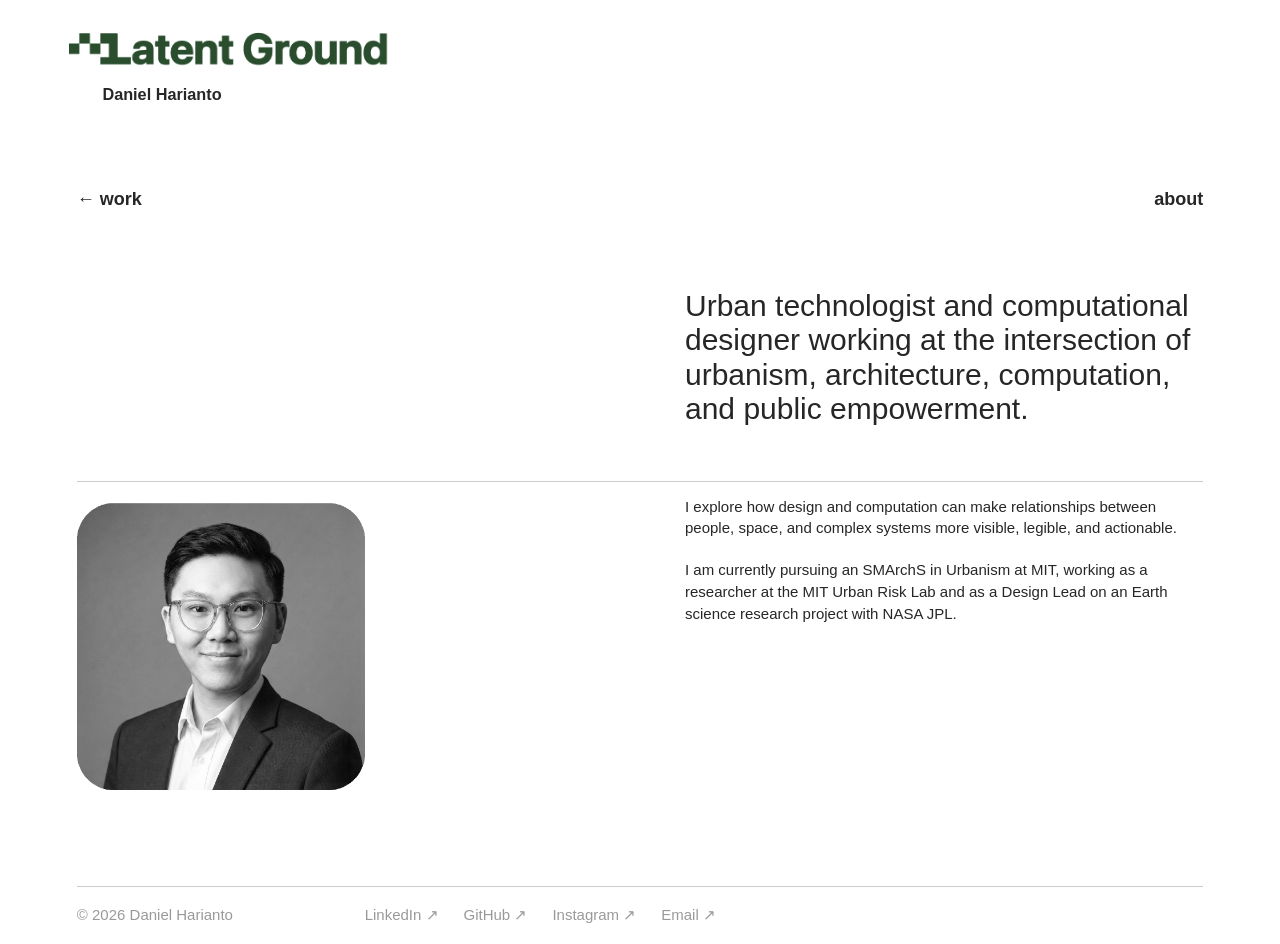
==== commit b5c90083: "update about" ====
--- a/about.html
+++ b/about.html
@@ -26,7 +26,8 @@
     <section class="about-grid">
       <div class="about-photo-wrap"><img src="Image/Profile_BW.png" alt="Daniel Harianto" class="about-photo" /></div>
       <div class="about-copy">
-        <p>I explore how design and computation can make relationships between people, space, and systems more visible, legible, and actionable. My work moves between research, spatial design, digital tools, and public-facing experiments.</p>
+        <p>I explore how design and computation can make relationships between people, space, and complex systems more visible, legible, and actionable.</p>
+        <p>I am currently pursuing an SMArchS in Urbanism at MIT, working as a researcher at the MIT Urban Risk Lab and as a Design Lead on an Earth science research project with NASA JPL.</p>
       </div>
     </section>
   </main>
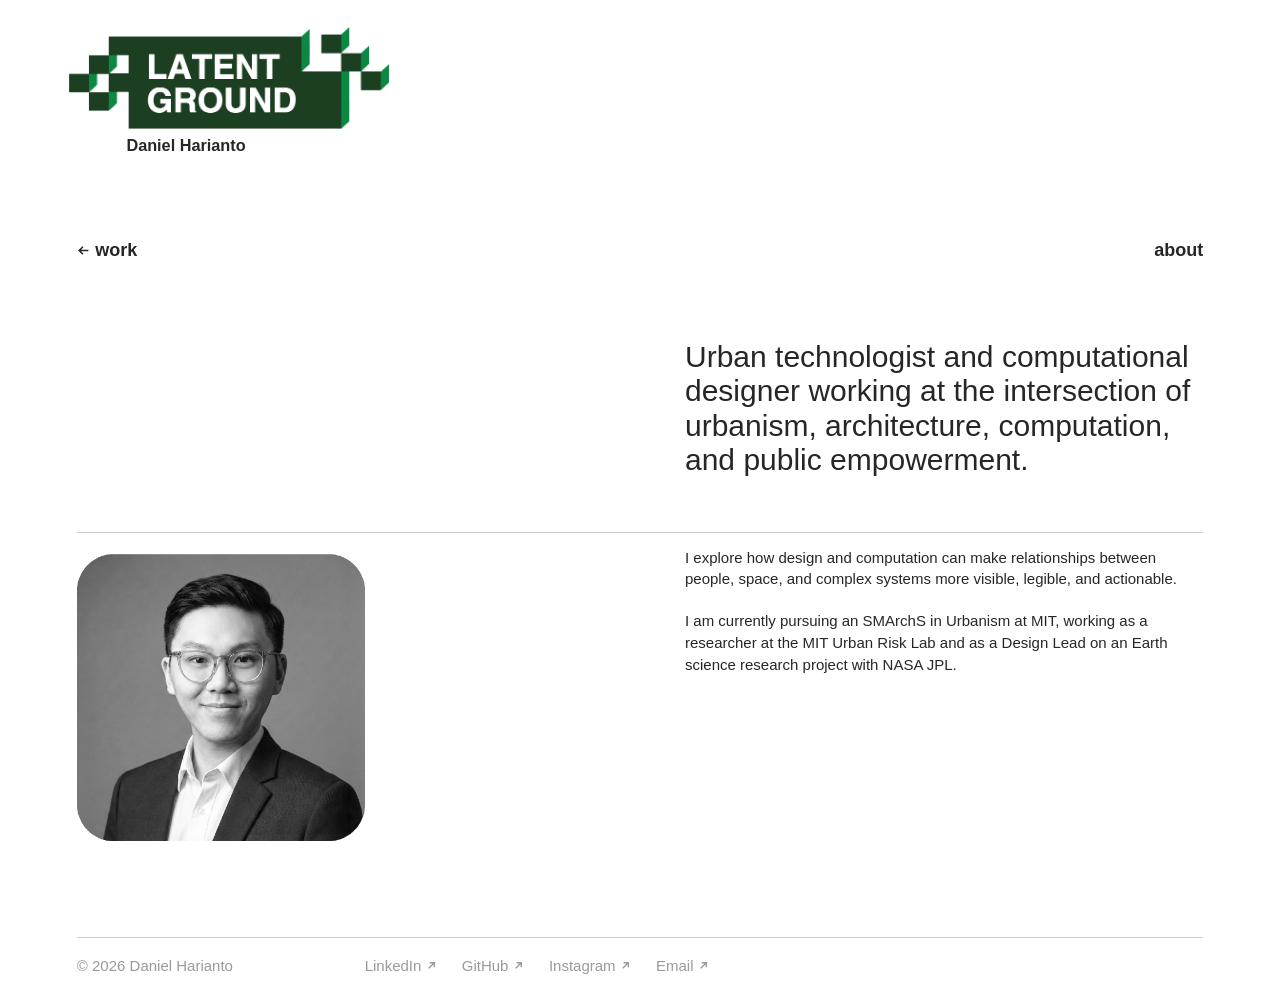
==== commit cad7c2da: "update minor" ====
--- a/about.html
+++ b/about.html
@@ -16,7 +16,7 @@
     <p class="site-name">Daniel Harianto</p>
   </header>
   <nav class="about-toolbar" aria-label="Page navigation">
-    <a href="index.html#work">← work</a>
+    <a href="index.html#work"><span class="icon icon-back" aria-hidden="true"></span> work</a>
     <span>about</span>
   </nav>
   <main id="aboutContent" class="about-content">
@@ -34,10 +34,10 @@
   <footer class="site-footer">
     <span>© 2026 Daniel Harianto</span>
     <div class="footer-links">
-      <a href="https://linkedin.com/in/daniel-j-harianto" target="_blank" rel="noopener noreferrer">LinkedIn ↗</a>
-      <a href="https://github.com/danieljharianto" target="_blank" rel="noopener noreferrer">GitHub ↗</a>
-      <a href="https://instagram.com/danielharianto_" target="_blank" rel="noopener noreferrer">Instagram ↗</a>
-      <a href="mailto:djansenh@mit.edu">Email ↗</a>
+      <a href="https://linkedin.com/in/daniel-j-harianto" target="_blank" rel="noopener noreferrer">LinkedIn <span class="icon icon-ext" aria-hidden="true"></span></a>
+      <a href="https://github.com/danieljharianto" target="_blank" rel="noopener noreferrer">GitHub <span class="icon icon-ext" aria-hidden="true"></span></a>
+      <a href="https://instagram.com/danielharianto_" target="_blank" rel="noopener noreferrer">Instagram <span class="icon icon-ext" aria-hidden="true"></span></a>
+      <a href="mailto:djansenh@mit.edu">Email <span class="icon icon-ext" aria-hidden="true"></span></a>
     </div>
   </footer>
 </body>
--- a/portfolio.css
+++ b/portfolio.css
@@ -117,7 +117,7 @@
 
 
 .brand-image { display: block; width: 320px; max-width: 100%; height: auto; }
-.site-name { grid-column: 1 / 3; margin: 2px 0 0 calc(var(--logo-width, 320px) * .105 - 8px); font-size: var(--small-heading-size); line-height: 1.3; font-weight: 600; }
+.site-name { grid-column: 1 / 3; margin: 14px 0 0 calc(var(--logo-width, 320px) * .105 + 16px); font-size: var(--small-heading-size); line-height: 1.3; font-weight: 600; }
 .home-slideshow { position: relative; width: 100vw; margin: 0 calc(50% - 50vw) 36px; background: #f4f4f4; }
 .hero-slides { position: relative; height: clamp(440px, 54vw, 700px); }
 .hero-slide { display: block; position: absolute; inset: 0; }
@@ -140,3 +140,14 @@
   .home-page .intro h1 { width: 100%; }
   .site-name { grid-column: 1; margin-left: 0; }
 }
+
+/* Arrow icons as SVG masks, so phones don't swap them for emoji glyphs; they take the link color. */
+.icon { display: inline-block; width: .75em; height: .75em; vertical-align: -.05em; background: currentColor; -webkit-mask: var(--icon) no-repeat center / contain; mask: var(--icon) no-repeat center / contain; }
+.icon-ext { --icon: url("data:image/svg+xml,%3Csvg xmlns='http://www.w3.org/2000/svg' viewBox='0 0 12 12' fill='none' stroke='black' stroke-width='1.5'%3E%3Cpath d='M3 9 9 3M4 3h5v5'/%3E%3C/svg%3E"); }
+.icon-back { --icon: url("data:image/svg+xml,%3Csvg xmlns='http://www.w3.org/2000/svg' viewBox='0 0 12 12' fill='none' stroke='black' stroke-width='1.5'%3E%3Cpath d='M10.5 6H2M5.5 2.5 2 6l3.5 3.5'/%3E%3C/svg%3E"); }
+
+/* Phones: let the wide (~2.3:1) covers show in full instead of cropping them into tall boxes. */
+@media (max-width: 600px) {
+  .hero-slides { height: auto; aspect-ratio: 2560 / 1111; }
+  .project-image-wrap { aspect-ratio: 2560 / 1111; }
+}
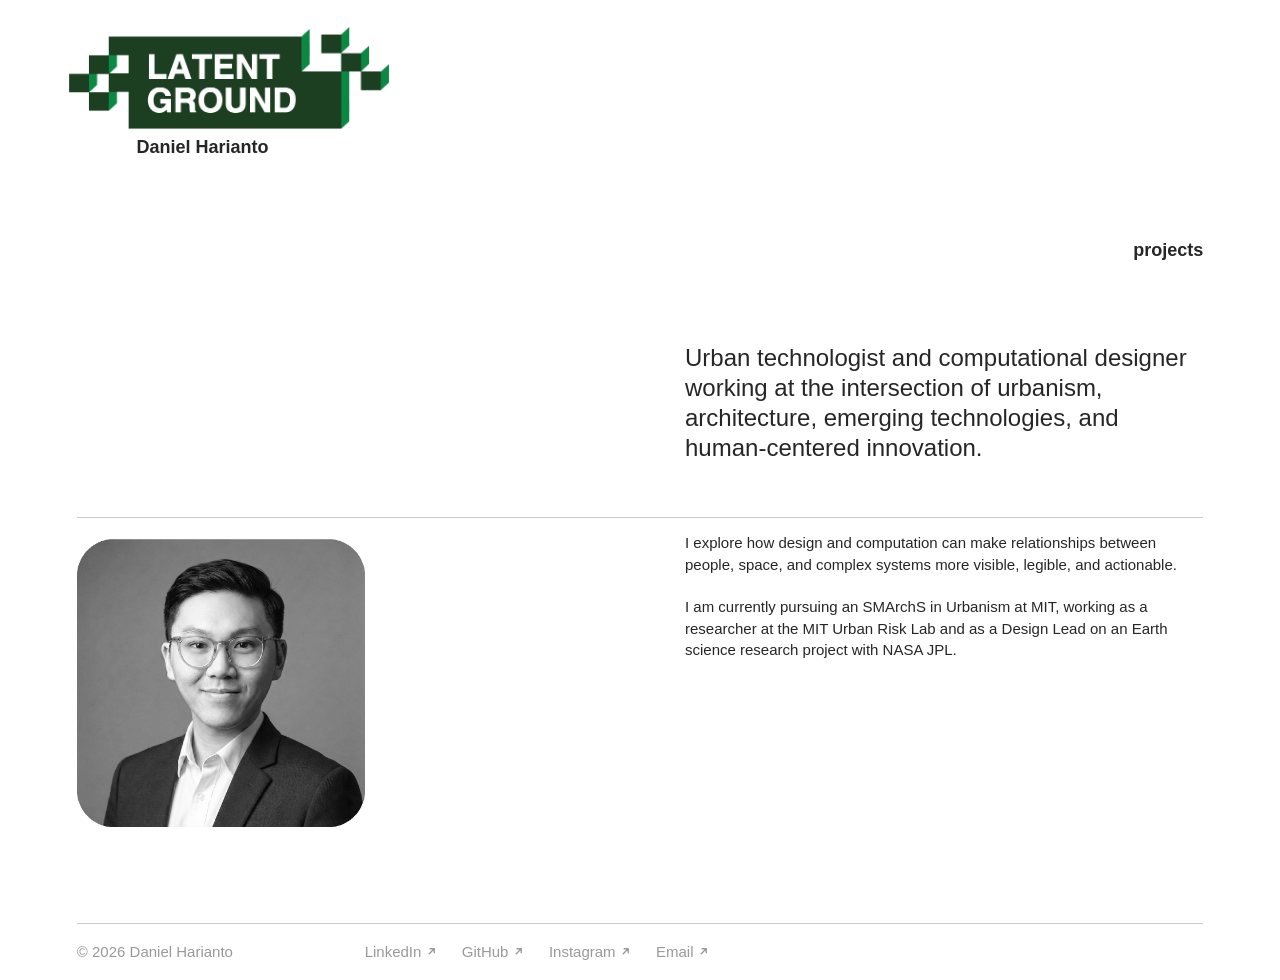
==== commit 14046125: "update wordings and paddings" ====
--- a/about.html
+++ b/about.html
@@ -1,4 +1,4 @@
-<!DOCTYPE html>
+﻿<!DOCTYPE html>
 <html lang="en">
 <head>
   <meta charset="UTF-8" />
@@ -7,6 +7,9 @@
   <link rel="icon" type="image/png" href="Image/Logo.png" />
   <title>About — Daniel Harianto</title>
   <link rel="stylesheet" href="portfolio.css" />
+  <link rel="preconnect" href="https://fonts.googleapis.com" />
+  <link rel="preconnect" href="https://fonts.gstatic.com" crossorigin />
+  <link rel="stylesheet" href="https://fonts.googleapis.com/css2?family=IBM+Plex+Mono:wght@400;500&display=swap" />
   <link rel="stylesheet" href="typography.css" />
 </head>
 <body class="about-page">
@@ -16,12 +19,11 @@
     <p class="site-name">Daniel Harianto</p>
   </header>
   <nav class="about-toolbar" aria-label="Page navigation">
-    <a href="index.html#work"><span class="icon icon-back" aria-hidden="true"></span> work</a>
-    <span>about</span>
+    <a href="index.html#work">projects</a>
   </nav>
   <main id="aboutContent" class="about-content">
     <section class="about-intro">
-      <h1>Urban technologist and computational designer working at the intersection of urbanism, architecture, computation, and public empowerment.</h1>
+      <h1>Urban technologist and computational designer working at the intersection of urbanism, architecture, emerging technologies, and human-centered innovation.</h1>
     </section>
     <section class="about-grid">
       <div class="about-photo-wrap"><img src="Image/Profile_BW.png" alt="Daniel Harianto" class="about-photo" /></div>
--- a/portfolio.css
+++ b/portfolio.css
@@ -45,27 +45,36 @@
 .filters button[aria-pressed=true] { color: var(--ink); border-bottom-color: currentColor; }
 .about-tab { flex-shrink: 0; margin-left: auto; font-family: var(--font-body); }
 .sr-only { position: absolute; width: 1px; height: 1px; padding: 0; margin: -1px; overflow: hidden; clip-path: inset(50%); white-space: nowrap; border: 0; }
-.project-list { display: grid; grid-template-columns: repeat(3, minmax(0, 1fr)); gap: 40px var(--gutter); }
-.project-card { display: flex; flex-direction: column; gap: 12px; padding-top: 14px; border-top: 1px solid var(--line); font-size: var(--body-size); line-height: var(--leading); }
-.project-card > * { min-width: 0; }
+/* Project index: edge-to-edge image tiles (after kaizhang.io); captions fade in on hover or keyboard focus. */
+.project-list { display: grid; grid-template-columns: repeat(3, minmax(0, 1fr)); gap: 0; }
+.project-card { position: relative; display: block; overflow: hidden; color: #fff; }
 .project-card[hidden] { display: none; }
-.project-heading { order: 2; display: flex; align-items: baseline; justify-content: space-between; gap: 12px; }
-.project-title { font-size: inherit; line-height: inherit; margin: 0; font-weight: 600; }
-.project-year { font-family: var(--mono); font-size: inherit; line-height: inherit; color: inherit; margin: 0; flex-shrink: 0; }
-.project-summary { order: 3; display: flex; flex-direction: column; gap: 4px; }
-.project-location { flex-shrink: 0; margin: 0; font-size: 13px; color: var(--muted); }
-.project-description { margin: 0; font-size: 13px; line-height: 1.3; overflow: hidden; display: -webkit-box; -webkit-line-clamp: 2; -webkit-box-orient: vertical; }
-.project-image-wrap { order: 1; overflow: hidden; background: #f4f4f4; aspect-ratio: 4 / 3; position: relative; }
-.project-img { display: block; width: 100%; height: 100%; object-fit: cover; }
-.project-card:hover .project-title { text-decoration: underline; text-underline-offset: 3px; }
-.project-placeholder { height: 100%; display: grid; place-items: center; padding: 20px; color: var(--muted); }
+.project-image-wrap { position: relative; overflow: hidden; aspect-ratio: 32 / 25; background: #f4f4f4; }
+.project-img { position: absolute; inset: 0; width: 100%; height: 100%; object-fit: cover; display: block; transform: scale(1.001); transition: transform 1.2s cubic-bezier(.2, .7, .2, 1); }
+.project-card:hover .project-img, .project-card:focus-visible .project-img { transform: scale(1.03); }
+.project-caption { position: absolute; inset: 0; display: flex; flex-direction: column; justify-content: flex-end; gap: 2px; padding: 40px 16px 14px; background: linear-gradient(rgba(0, 0, 0, 0) 45%, rgba(0, 0, 0, .65)); opacity: 0; transition: opacity .25s; }
+.project-card:hover .project-caption, .project-card:focus-visible .project-caption { opacity: 1; }
+.project-card:focus-visible { outline-offset: -4px; }
+.project-year { margin: 0; font-family: var(--mono); font-size: 11px; letter-spacing: .04em; opacity: .7; }
+.project-title { margin: 0; font-size: 16px; line-height: 1.2; font-weight: 600; text-transform: uppercase; letter-spacing: .01em; }
+.project-medium { margin: 0; font-size: 13px; line-height: 1.3; opacity: .8; }
+.project-placeholder { position: absolute; inset: 0; display: grid; place-items: center; padding: 20px; color: var(--muted); }
+/* Touch screens have no hover, so the caption sits under the image instead. */
+@media (hover: none) {
+  .project-card { color: var(--ink); }
+  .project-caption { position: static; opacity: 1; background: none; padding: 10px 0 20px; }
+  .project-year, .project-medium { color: var(--muted); opacity: 1; }
+}
+@media (prefers-reduced-motion: reduce) {
+  .project-img, .project-caption { transition: none; }
+}
 .site-footer { display: grid; grid-template-columns: repeat(4, minmax(0, 1fr)); gap: var(--gutter); border-top: 1px solid var(--line); padding: var(--page-margin) 0; margin-top: 25px; font-size: var(--body-size); color: var(--muted); }
 .footer-links { grid-column: 2 / -1; display: flex; flex-wrap: wrap; gap: 10px 25px; }
 
 @media (max-width: 1000px) {
   .intro { grid-template-columns: minmax(0, 1fr) minmax(0, 1.4fr); }
   .intro h1 { grid-column: 2; }
-  .project-list { grid-template-columns: repeat(2, minmax(0, 1fr)); gap: 32px var(--gutter); }
+  .project-list { grid-template-columns: repeat(2, minmax(0, 1fr)); }
   .work-toolbar { gap: 20px; }
   .filters { gap: 12px 24px; }
 }
@@ -80,27 +89,26 @@
   .filters { gap: 10px 20px; }
   .filters button, .about-tab { font-size: 16px; }
 
-  .project-list { grid-template-columns: 1fr; gap: 28px; }
-  .project-card { padding-top: 6px; gap: 10px; }
+  .project-list { grid-template-columns: 1fr; }
   .site-footer { grid-template-columns: 1fr; }
   .footer-links { grid-column: 1; gap: 12px 20px; }
 }
 
 /* About page uses the same quiet editorial grid as the homepage. */
-.about-toolbar { display: flex; justify-content: space-between; margin-top: 64px; margin-bottom: 22px; font-size: 18px; font-weight: 700; }
+.about-toolbar { display: flex; justify-content: flex-end; font-size: 18px; font-weight: 700; }
 .about-toolbar a:hover { text-decoration: underline; text-underline-offset: 3px; }
 .about-content { padding-bottom: 64px; }
 .about-intro { display: grid; grid-template-columns: var(--project-columns); gap: var(--gutter); padding: 56px 0 54px; }
-.about-intro h1 { grid-column: 3; max-width: 560px; margin: 0; font-size: 30px; line-height: 1.15; font-weight: 400; }
+.about-intro h1 { grid-column: 3; max-width: 560px; margin: 0; font-size: 24px; line-height: 1.25; font-weight: 400; }
 .about-grid { display: grid; grid-template-columns: var(--project-columns); gap: var(--gutter); border-top: 1px solid var(--line); padding-top: 14px; }
 .about-photo-wrap { grid-column: 1; }
 .about-photo { display: block; width: 100%; max-height: 340px; object-fit: cover; object-position: top; filter: grayscale(100%); }
 .about-copy { grid-column: 3; max-width: 560px; font-size: 15px; line-height: 1.45; }
 .about-copy p { margin: 0 0 20px; }
 @media (max-width: 600px) {
-  .about-toolbar { margin-top: 36px; font-size: 16px; }
+  .about-toolbar { font-size: 16px; }
   .about-intro { grid-template-columns: 1fr; padding: 30px 0 34px; }
-  .about-intro h1 { grid-column: 1; font-size: 26px; max-width: none; }
+  .about-intro h1 { grid-column: 1; font-size: 21px; max-width: none; }
   .about-grid { grid-template-columns: 1fr; gap: 24px; }
   .about-photo-wrap, .about-copy { grid-column: 1; }
   .about-photo { max-height: 280px; }
@@ -119,7 +127,8 @@
 .brand-image { display: block; width: 320px; max-width: 100%; height: auto; }
 .site-name { grid-column: 1 / 3; margin: 14px 0 0 calc(var(--logo-width, 320px) * .105 + 16px); font-size: var(--small-heading-size); line-height: 1.3; font-weight: 600; }
 .home-slideshow { position: relative; width: 100vw; margin: 0 calc(50% - 50vw) 36px; background: #f4f4f4; }
-.hero-slides { position: relative; height: clamp(440px, 54vw, 700px); }
+/* Same framing as the cover on each project page: full width, the covers' own 2560:1111 proportion, no crop. */
+.hero-slides { position: relative; aspect-ratio: 2560 / 1111; }
 .hero-slide { display: block; position: absolute; inset: 0; }
 .hero-slide[hidden] { display: none; }
 .hero-slide img { width: 100%; height: 100%; object-fit: cover; display: block; }
@@ -128,16 +137,21 @@
 .hero-dot { width: 9px; height: 9px; padding: 0; border: 1px solid rgba(0,0,0,.55); border-radius: 50%; background: transparent; cursor: pointer; }
 .hero-dot[aria-current="true"] { background: #1e1919; }
 .hero-dot:hover { background: rgba(30,25,25,.5); }
-@media (max-width: 600px) { .brand-image { width: 320px; } .hero-slides { height: 340px; } }
+@media (max-width: 600px) { .brand-image { width: 320px; } }
 
 /* Align the introduction with the wordmark rather than its symbol. */
-.home-page { --logo-width: 320px; }
+/* Logo and name are shared by every page's header. */
+body { --logo-width: 320px; }
 .brand { transform: translate(-8px, 8px); }
-.home-page .brand-image { width: var(--logo-width); }
-.home-page .intro h1 { justify-self: end; width: 100%; max-width: 420px; font-size: 22px; }
+.brand-image { width: var(--logo-width); }
+.home-page .intro { padding-right: 0; align-items: end; }
+.site-name { margin-top: 12px; font-size: 18px; line-height: 1.2; transform: translate(10px, 4px); }
+/* Text reads left-aligned; the block shrinks to its longest line so it still meets the right edge. */
+.home-page .intro h1 { justify-self: end; width: fit-content; max-width: 100%; font-size: 22px; line-height: 1.3; text-align: left; }
 @media (max-width: 600px) {
-  .home-page { --logo-width: 320px; }
-  .home-page .intro h1 { width: 100%; }
+  body { --logo-width: 320px; }
+  .home-page .intro h1 { width: 100%; text-align: left; }
+  .site-name { font-size: 16px; transform: none; }
   .site-name { grid-column: 1; margin-left: 0; }
 }
 
@@ -146,8 +160,16 @@
 .icon-ext { --icon: url("data:image/svg+xml,%3Csvg xmlns='http://www.w3.org/2000/svg' viewBox='0 0 12 12' fill='none' stroke='black' stroke-width='1.5'%3E%3Cpath d='M3 9 9 3M4 3h5v5'/%3E%3C/svg%3E"); }
 .icon-back { --icon: url("data:image/svg+xml,%3Csvg xmlns='http://www.w3.org/2000/svg' viewBox='0 0 12 12' fill='none' stroke='black' stroke-width='1.5'%3E%3Cpath d='M10.5 6H2M5.5 2.5 2 6l3.5 3.5'/%3E%3C/svg%3E"); }
 
-/* Phones: let the wide (~2.3:1) covers show in full instead of cropping them into tall boxes. */
-@media (max-width: 600px) {
-  .hero-slides { height: auto; aspect-ratio: 2560 / 1111; }
-  .project-image-wrap { aspect-ratio: 2560 / 1111; }
+/* The row between the header and the first image is one shared box on every page: the index
+   tagline, the project page's "all projects" and the about page's "projects" sit at the bottom of
+   it, so the slideshow and the project cover start at the same height. Tagline: 3 lines × 22px × 1.3. */
+:root { --subheader-height: 85.8px; --subheader-gap: 28px; }
+.home-page .intro, .detail-toolbar, .about-toolbar {
+  box-sizing: content-box;
+  min-height: var(--subheader-height);
+  margin-top: 0;
+  margin-bottom: 0;
+  padding-top: 0;
+  padding-bottom: var(--subheader-gap);
 }
+.detail-toolbar, .about-toolbar { align-items: flex-end; line-height: 1; }
--- a/typography.css
+++ b/typography.css
@@ -1,36 +1,32 @@
-﻿/* Shared SF Pro family for every portfolio page. */
+﻿/* Type follows kaizhang.io: Neue Montreal for text, IBM Plex Mono for small labels.
+   Neue Montreal (Pangram Pangram) is licensed separately and is not bundled here; it is used when
+   installed locally or when its .woff2 files are added to fonts/ and listed below. Otherwise text
+   falls back to Helvetica Neue / Helvetica / Arial. IBM Plex Mono loads from Google Fonts. */
 @font-face {
-  font-family: 'SF Pro';
-  src: local('SF Pro Text Regular'), local('SFProText-Regular'), local('SF Pro Display Regular'), local('SFProDisplay-Regular');
+  font-family: 'Neue Montreal';
+  src: local('PP Neue Montreal Regular'), local('PPNeueMontreal-Regular'), local('Neue Montreal Regular'), local('NeueMontreal-Regular');
   font-style: normal;
-  font-weight: 400;
+  font-weight: 400 500;
   font-display: swap;
 }
 @font-face {
-  font-family: 'SF Pro';
-  src: local('SF Pro Text Medium'), local('SFProText-Medium'), local('SF Pro Display Medium'), local('SFProDisplay-Medium');
+  font-family: 'Neue Montreal';
+  src: local('PP Neue Montreal Medium'), local('PPNeueMontreal-Medium'), local('Neue Montreal Medium'), local('NeueMontreal-Medium');
   font-style: normal;
   font-weight: 500;
   font-display: swap;
 }
 @font-face {
-  font-family: 'SF Pro';
-  src: local('SF Pro Text Semibold'), local('SFProText-Semibold'), local('SF Pro Display Semibold'), local('SFProDisplay-Semibold');
+  font-family: 'Neue Montreal';
+  src: local('PP Neue Montreal SemiBold'), local('PPNeueMontreal-SemiBold'), local('Neue Montreal Semibold'), local('NeueMontreal-Semibold'), local('PP Neue Montreal Bold'), local('PPNeueMontreal-Bold');
   font-style: normal;
-  font-weight: 600;
-  font-display: swap;
-}
-@font-face {
-  font-family: 'SF Pro';
-  src: local('SF Pro Text Bold'), local('SFProText-Bold'), local('SF Pro Display Bold'), local('SFProDisplay-Bold');
-  font-style: normal;
-  font-weight: 700;
+  font-weight: 600 700;
   font-display: swap;
 }
 :root {
-  --font-body: 'SF Pro', sans-serif;
+  --font-body: 'Neue Montreal', 'PP Neue Montreal', 'Helvetica Neue', Helvetica, Arial, system-ui, sans-serif;
   --font-display: var(--font-body);
-  --mono: var(--font-body);
+  --mono: 'IBM Plex Mono', ui-monospace, 'SF Mono', Menlo, monospace;
 }
 html, body, button, input, select, textarea {
   font-family: var(--font-body);
